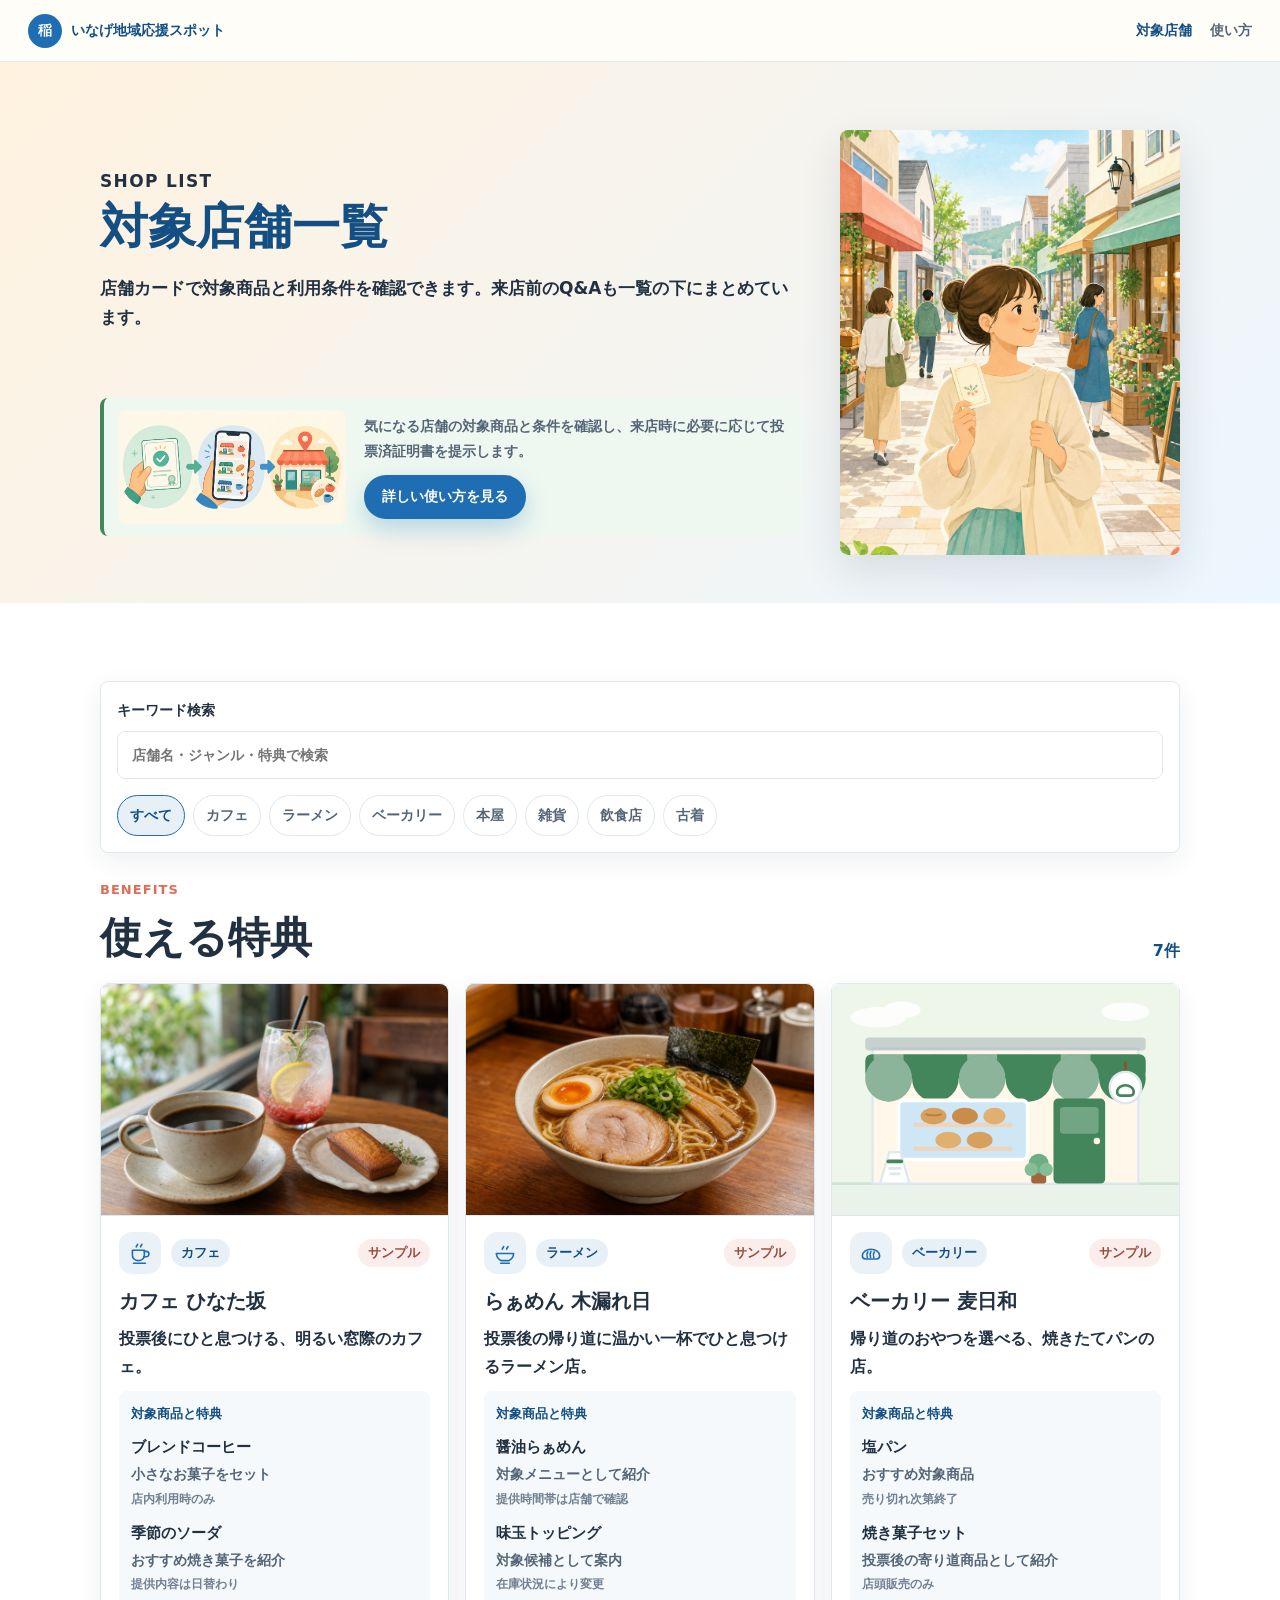
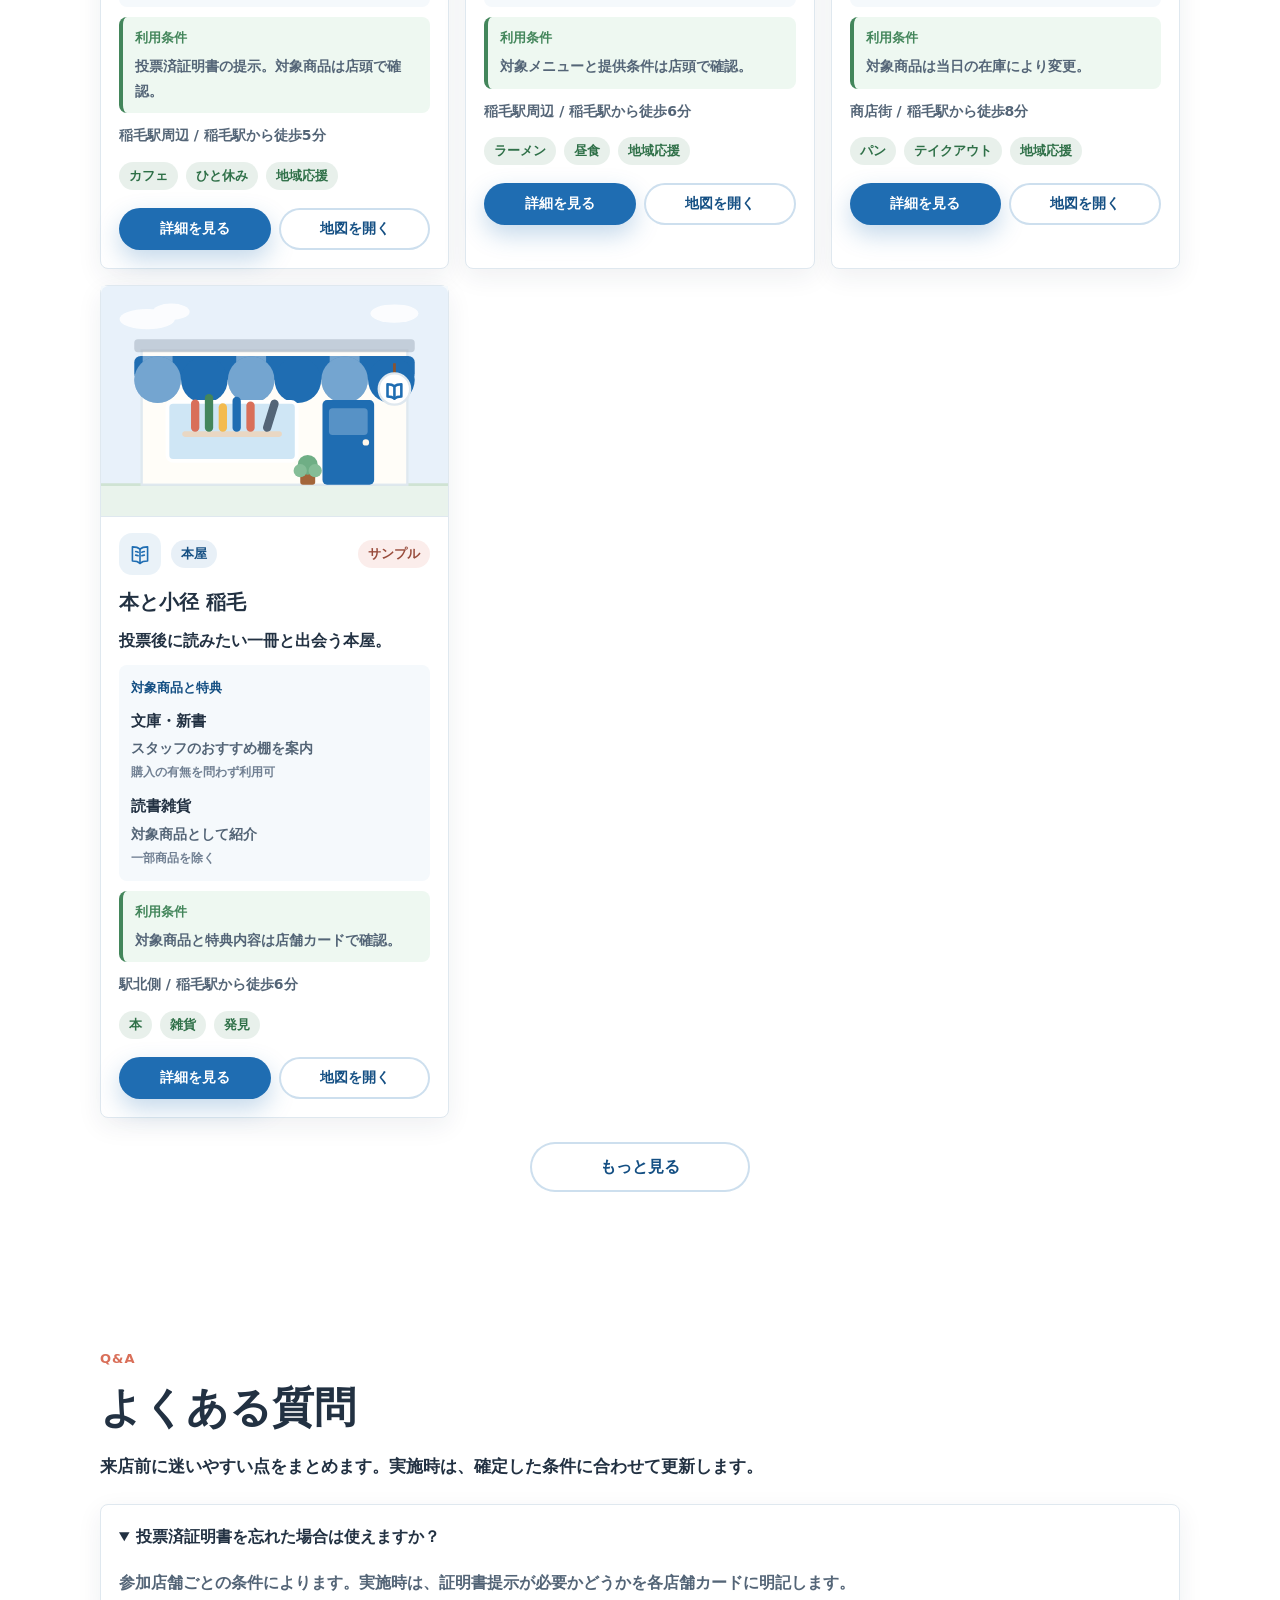
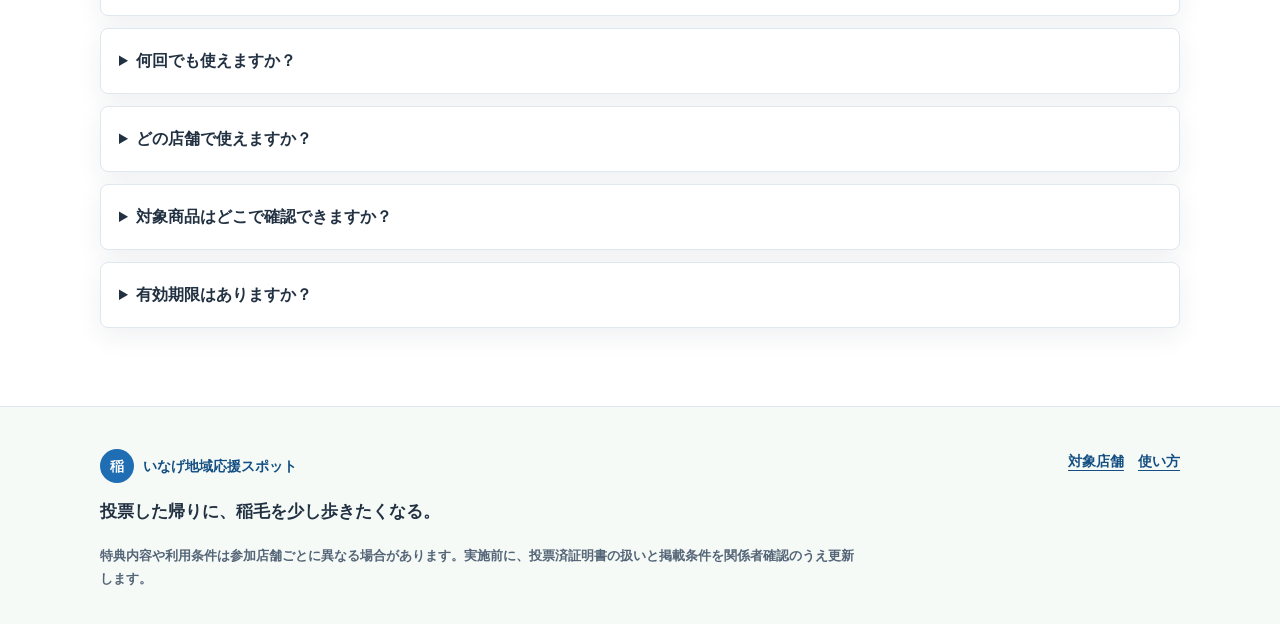
==== index.html @ 1a90e2a6 "Restore shop detail pages with product images" ====
<!DOCTYPE html>
<html lang="ja">
<head>
  <meta charset="UTF-8">
  <meta name="viewport" content="width=device-width, initial-scale=1.0">
  <title>対象店舗一覧 | いなげ地域応援スポット</title>
  <meta name="description" content="投票済証明書を受け取った方へ。稲毛の対象店舗と特典、よくある質問をカード一覧で確認できます。">
  <link rel="stylesheet" href="style.css">
</head>
<body data-page="shops">
  <header class="site-header">
    <a class="brand" href="index.html" aria-label="いなげ地域応援スポット トップへ">
      <span class="brand__mark">稲</span>
      <span>いなげ地域応援スポット</span>
    </a>
    <nav class="site-nav" aria-label="主要ナビゲーション">
      <a href="index.html" aria-current="page">対象店舗</a>
      <a href="how-to-use.html">使い方</a>
    </nav>
  </header>

  <main>
    <section class="page-hero compact">
      <div class="container page-hero__grid">
        <div class="page-hero__copy">
          <p class="eyebrow">Shop List</p>
          <h1>対象店舗一覧</h1>
          <p>店舗カードで対象商品と利用条件を確認できます。来店前のQ&Aも一覧の下にまとめています。</p>
        </div>
        <figure class="page-hero__media">
          <img src="assets/fv-shops.png" alt="" width="864" height="1821" fetchpriority="high">
        </figure>
        <div class="quick-guide">
          <figure class="quick-guide__image">
            <img src="assets/guide-flow.png" alt="" width="1774" height="887" fetchpriority="high">
          </figure>
          <div class="quick-guide__content">
            <p>気になる店舗の対象商品と条件を確認し、来店時に必要に応じて投票済証明書を提示します。</p>
            <a class="button button--primary" href="how-to-use.html">詳しい使い方を見る</a>
          </div>
        </div>
      </div>
    </section>

    <section class="section shop-browser" aria-labelledby="shop-list-title">
      <div class="container">
        <div class="tool-panel" aria-label="店舗検索と絞り込み">
          <label class="search-box">
            <span>キーワード検索</span>
            <input id="shopSearch" type="search" placeholder="店舗名・ジャンル・特典で検索">
          </label>
          <div class="filter-row" id="genreFilters" aria-label="ジャンルで絞り込み"></div>
        </div>

        <div class="list-head">
          <div>
            <p class="eyebrow">Benefits</p>
            <h2 id="shop-list-title">使える特典</h2>
          </div>
          <p class="result-count"><span id="resultCount">0</span>件</p>
        </div>

        <div id="shopList" class="shop-grid" aria-live="polite"></div>
        <div class="more-actions">
          <button id="showMoreShops" class="button button--outline" type="button" aria-controls="shopList" hidden>もっと見る</button>
        </div>
      </div>
    </section>

    <section class="section faq-section" aria-labelledby="faq-title">
      <div class="container">
        <p class="eyebrow">Q&A</p>
        <h2 id="faq-title">よくある質問</h2>
        <p class="section-lead">来店前に迷いやすい点をまとめます。実施時は、確定した条件に合わせて更新します。</p>
        <div class="faq-list">
          <details open>
            <summary>投票済証明書を忘れた場合は使えますか？</summary>
            <p>参加店舗ごとの条件によります。実施時は、証明書提示が必要かどうかを各店舗カードに明記します。</p>
          </details>
          <details>
            <summary>何回でも使えますか？</summary>
            <p>利用回数は店舗や特典ごとに異なる想定です。各店舗カードの条件を確認してください。</p>
          </details>
          <details>
            <summary>どの店舗で使えますか？</summary>
            <p>「対象店舗一覧」に掲載された参加店舗が対象です。店舗追加や条件変更がある場合は一覧を更新します。</p>
          </details>
          <details>
            <summary>対象商品はどこで確認できますか？</summary>
            <p>店舗カード内の「対象商品と特典」、または店舗カードの「詳細を見る」から対象商品一覧と条件を確認できます。</p>
          </details>
          <details>
            <summary>有効期限はありますか？</summary>
            <p>実施時は、選挙日やキャンペーン期間に合わせて有効期限を明記します。</p>
          </details>
        </div>
      </div>
    </section>
  </main>

  <footer class="site-footer">
    <div class="container site-footer__inner">
      <div>
        <a class="brand site-footer__brand" href="index.html" aria-label="いなげ地域応援スポット トップへ">
          <span class="brand__mark">稲</span>
          <span>いなげ地域応援スポット</span>
        </a>
        <p class="site-footer__message">投票した帰りに、稲毛を少し歩きたくなる。</p>
      </div>
      <nav class="site-footer__nav" aria-label="フッターナビゲーション">
        <a href="index.html" aria-current="page">対象店舗</a>
        <a href="how-to-use.html">使い方</a>
      </nav>
      <p class="site-footer__note">特典内容や利用条件は参加店舗ごとに異なる場合があります。実施前に、投票済証明書の扱いと掲載条件を関係者確認のうえ更新します。</p>
    </div>
  </footer>

  <script src="app.js"></script>
</body>
</html>
---- style.css ----
:root {
  --ink: #223142;
  --ink-soft: #546577;
  --muted: #718093;
  --paper: #fffdf8;
  --surface: #ffffff;
  --blue: #1f6db2;
  --blue-deep: #144f83;
  --green: #43865b;
  --coral: #d96f59;
  --cream: #fff2df;
  --mint: #eef8f1;
  --line: #dfe8ef;
  --shadow: 0 16px 42px rgba(32, 48, 64, .12);
  --radius: 8px;
  --max: 1080px;
}

* {
  box-sizing: border-box;
}

html {
  scroll-behavior: smooth;
}

body {
  margin: 0;
  color: var(--ink);
  background: var(--paper);
  font-family: "Hiragino Kaku Gothic ProN", "Hiragino Sans", "Yu Gothic", "Meiryo", system-ui, sans-serif;
  font-size: 16px;
  line-height: 1.75;
  letter-spacing: 0;
  overflow-x: hidden;
}

img {
  display: block;
  max-width: 100%;
}

a {
  color: inherit;
}

:focus-visible {
  outline: 3px solid rgba(31, 109, 178, .45);
  outline-offset: 3px;
}

.site-header {
  position: sticky;
  top: 0;
  z-index: 20;
  display: flex;
  align-items: center;
  justify-content: space-between;
  gap: 14px;
  min-height: 62px;
  padding: 10px 16px;
  border-bottom: 1px solid rgba(223, 232, 239, .9);
  background: rgba(255, 253, 248, .94);
  backdrop-filter: blur(14px);
}

.brand {
  display: inline-flex;
  align-items: center;
  gap: 9px;
  color: var(--blue-deep);
  font-size: 14px;
  font-weight: 900;
  line-height: 1.3;
  text-decoration: none;
  white-space: nowrap;
}

.brand__mark {
  display: inline-grid;
  width: 34px;
  height: 34px;
  border-radius: 50%;
  background: var(--blue);
  color: #fff;
  place-items: center;
}

.site-nav {
  display: flex;
  gap: 10px;
  color: var(--ink-soft);
  font-size: 13px;
  font-weight: 900;
}

.site-nav a {
  text-decoration: none;
}

.site-nav a[aria-current="page"] {
  color: var(--blue-deep);
}

.eyebrow {
  margin: 0 0 10px;
  color: var(--coral);
  font-size: 13px;
  font-weight: 900;
  letter-spacing: .08em;
  text-transform: uppercase;
}

.page-hero h1 {
  margin: 0;
  color: var(--blue-deep);
  font-size: clamp(32px, 9vw, 58px);
  line-height: 1.22;
  font-weight: 900;
}

.page-hero p,
.section-lead {
  max-width: 720px;
  margin: 18px 0 0;
  color: var(--ink);
  font-size: 17px;
  font-weight: 800;
}

.button {
  display: inline-flex;
  align-items: center;
  justify-content: center;
  min-height: 50px;
  padding: 12px 18px;
  border-radius: 999px;
  border: 0;
  font: inherit;
  font-weight: 900;
  line-height: 1.25;
  text-align: center;
  text-decoration: none;
}

.button--primary {
  background: var(--blue);
  color: #fff;
  box-shadow: 0 10px 24px rgba(31, 109, 178, .26);
}

.button--outline {
  border: 2px solid rgba(31, 109, 178, .22);
  background: #fff;
  color: var(--blue-deep);
}

.section {
  padding: 58px 18px;
}

.container {
  width: min(100%, var(--max));
  margin: 0 auto;
}

.section h2 {
  margin: 0;
  color: var(--ink);
  font-size: clamp(28px, 7vw, 42px);
  line-height: 1.28;
  font-weight: 900;
}

.steps,
.shop-grid,
.product-grid {
  display: grid;
  gap: 16px;
}

.steps li,
.shop-card,
.product-card,
.detail-panel,
.tool-panel,
.faq-list details {
  border: 1px solid var(--line);
  border-radius: var(--radius);
  background: var(--surface);
  box-shadow: 0 8px 26px rgba(32, 48, 64, .07);
}

.steps li {
  padding: 20px;
}

.steps span {
  display: inline-flex;
  align-items: center;
  justify-content: center;
  min-width: 34px;
  min-height: 34px;
  padding: 0 10px;
  border-radius: 999px;
  background: var(--green);
  color: #fff;
  font-size: 13px;
  font-weight: 900;
}

.steps h3,
.shop-card h3,
.product-card h3 {
  margin: 14px 0 0;
  font-size: 20px;
  line-height: 1.38;
}

.steps p {
  margin: 8px 0 0;
  color: var(--ink-soft);
  font-weight: 700;
}

.how-to-use {
  background: var(--mint);
}

.steps {
  margin: 26px 0 0;
  padding: 0;
  list-style: none;
}

.notice {
  margin: 24px 0 0;
  padding: 16px 18px;
  border-left: 5px solid var(--coral);
  border-radius: var(--radius);
  background: var(--cream);
  color: #59493f;
  font-size: 14px;
  font-weight: 700;
}

.compact-notice {
  margin-top: 16px;
}

.page-hero {
  padding: 46px 18px 32px;
  background: linear-gradient(135deg, #fff2df, #ecf6ff);
}

.page-hero__grid {
  display: grid;
  gap: 22px;
}

.page-hero__media {
  width: min(100%, 360px);
  margin: 0 auto;
  overflow: hidden;
  border-radius: var(--radius);
  box-shadow: var(--shadow);
  background: var(--surface);
}

.page-hero__media img {
  width: 100%;
  aspect-ratio: 4 / 5;
  height: auto;
  object-fit: cover;
  object-position: center;
}

.page-hero__link {
  display: inline-flex;
  align-items: center;
  gap: 6px;
  margin-top: 14px;
  color: var(--blue-deep);
  font-size: 15px;
  font-weight: 900;
  text-decoration: underline;
  text-underline-offset: 4px;
}

.page-hero__link::after {
  content: "→";
  text-decoration: none;
}

.page-hero.compact h1 {
  font-size: clamp(31px, 8vw, 48px);
}

body[data-page="shops"] .page-hero {
  padding: 28px 18px 24px;
}

body[data-page="shops"] .page-hero__grid {
  gap: 14px;
}

body[data-page="shops"] .page-hero__copy p {
  margin-top: 8px;
  font-size: 15px;
}

body[data-page="shops"] .page-hero__media {
  width: 100%;
}

body[data-page="shops"] .page-hero__media img {
  aspect-ratio: 16 / 9;
}

.shop-browser {
  background: #fff;
}

.quick-guide {
  display: grid;
  gap: 12px;
  margin: 0;
  padding: 12px 14px;
  border-left: 4px solid var(--green);
  border-radius: var(--radius);
  background: var(--mint);
}

.quick-guide__image {
  margin: 0;
  overflow: hidden;
  border-radius: var(--radius);
  background: #fff;
}

.quick-guide__image img {
  width: 100%;
  aspect-ratio: 2 / 1;
  height: auto;
  max-height: 150px;
  object-fit: cover;
}

.quick-guide__content {
  display: grid;
  gap: 12px;
}

.quick-guide p {
  margin: 0;
  color: var(--ink-soft);
  font-size: 14px;
  font-weight: 700;
}

.quick-guide strong {
  color: var(--ink);
  font-weight: 900;
}

.quick-guide .button {
  width: 100%;
  min-height: 44px;
  padding-block: 9px;
  font-size: 14px;
}

.tool-panel {
  display: grid;
  gap: 16px;
  padding: 16px;
  margin-bottom: 26px;
}

.search-box {
  display: grid;
  gap: 8px;
  color: var(--ink);
  font-size: 14px;
  font-weight: 900;
}

.search-box input {
  width: 100%;
  min-height: 48px;
  padding: 11px 14px;
  border: 1px solid var(--line);
  border-radius: var(--radius);
  color: var(--ink);
  font: inherit;
}

.filter-row,
.tag-row,
.shop-card__actions,
.detail-actions {
  display: flex;
  flex-wrap: wrap;
  gap: 8px;
}

.chip {
  min-height: 38px;
  padding: 7px 12px;
  border: 1px solid var(--line);
  border-radius: 999px;
  background: #fff;
  color: var(--ink-soft);
  font: inherit;
  font-size: 14px;
  font-weight: 900;
}

.chip.is-active {
  border-color: var(--blue);
  background: rgba(31, 109, 178, .1);
  color: var(--blue-deep);
}

.list-head {
  display: flex;
  align-items: end;
  justify-content: space-between;
  gap: 14px;
  margin-bottom: 18px;
}

.list-head h2 {
  margin: 0;
}

.result-count {
  margin: 0;
  color: var(--blue-deep);
  font-size: 16px;
  font-weight: 900;
}

.shop-card {
  padding: 18px;
}

.shop-card__image,
.product-card__image,
.detail-panel__image {
  margin: -18px -18px 16px;
  overflow: hidden;
  background: #f5f9fc;
}

.shop-card__image img,
.product-card__image img,
.detail-panel__image img {
  width: 100%;
  aspect-ratio: 3 / 2;
  height: auto;
  object-fit: cover;
  object-position: center;
  border-radius: var(--radius) var(--radius) 0 0;
  border-bottom: 1px solid var(--line);
}

.shop-card__top {
  display: flex;
  align-items: center;
  gap: 10px;
}

.shop-card__top .sample-label {
  margin-left: auto;
}

.genre-icon {
  display: inline-grid;
  place-items: center;
  flex-shrink: 0;
  width: 42px;
  height: 42px;
  border-radius: 13px;
  background: rgba(31, 109, 178, .09);
}

.genre-icon img {
  width: 26px;
  height: 26px;
}

.genre-icon--lg {
  width: 56px;
  height: 56px;
  border-radius: 16px;
  margin-bottom: 14px;
  background: rgba(255, 255, 255, .85);
  box-shadow: 0 6px 18px rgba(32, 48, 64, .08);
}

.genre-icon--lg img {
  width: 34px;
  height: 34px;
}

.shop-card__genre,
.sample-label,
.tag {
  display: inline-flex;
  align-items: center;
  width: fit-content;
  min-height: 28px;
  padding: 5px 10px;
  border-radius: 999px;
  font-size: 13px;
  font-weight: 900;
  line-height: 1.2;
}

.shop-card__genre {
  background: rgba(31, 109, 178, .1);
  color: var(--blue-deep);
}

.sample-label {
  background: rgba(217, 111, 89, .12);
  color: #984b3b;
}

.tag {
  background: rgba(67, 134, 91, .12);
  color: #2f7048;
}

.shop-card__catch {
  margin: 10px 0 0;
  color: var(--ink);
  font-weight: 800;
}

.shop-card__products,
.shop-card__conditions,
.shop-card__meta {
  margin: 10px 0 0;
  color: var(--ink-soft);
  font-size: 14px;
  font-weight: 700;
}

.shop-card__products {
  padding: 12px;
  border-radius: var(--radius);
  background: #f5f9fc;
}

.shop-card__label {
  margin: 0 0 8px;
  color: var(--blue-deep);
  font-size: 13px;
  font-weight: 900;
}

.shop-card__products ul {
  display: grid;
  gap: 10px;
  margin: 0;
  padding: 0;
  list-style: none;
}

.shop-card__products li {
  display: grid;
  gap: 2px;
}

.shop-card__products strong {
  color: var(--ink);
  font-size: 15px;
}

.shop-card__products small {
  color: var(--muted);
  font-size: 12px;
  font-weight: 700;
}

.shop-card__conditions {
  display: grid;
  gap: 4px;
  padding: 10px 12px;
  border-left: 4px solid var(--green);
  border-radius: var(--radius);
  background: var(--mint);
}

.shop-card__conditions strong {
  color: var(--green);
  font-size: 13px;
  font-weight: 900;
}

.tag-row {
  margin-top: 14px;
}

.shop-card__actions,
.detail-actions {
  margin-top: 18px;
}

.more-actions {
  display: flex;
  justify-content: center;
  margin-top: 24px;
}

.more-actions .button {
  min-width: min(100%, 220px);
}

.shop-card__actions .button,
.detail-actions .button {
  flex: 1 1 120px;
  min-height: 42px;
  padding: 8px 14px;
  font-size: 14px;
}

.empty-state {
  padding: 20px;
  border-radius: var(--radius);
  background: var(--cream);
  color: var(--ink-soft);
  font-weight: 800;
}

.shop-grid .empty-state {
  grid-column: 1 / -1;
}

.shop-detail-lead {
  max-width: 720px;
}

.detail-layout {
  display: grid;
  gap: 18px;
}

.detail-panel,
.product-card {
  padding: 18px;
}

.detail-panel h2,
.product-area h2 {
  margin: 0 0 16px;
  font-size: 24px;
}

.detail-panel__summary {
  margin: 0 0 16px;
  color: var(--ink-soft);
  font-weight: 700;
}

.detail-panel dl {
  display: grid;
  gap: 12px;
  margin: 0;
}

.detail-panel div {
  display: grid;
  grid-template-columns: 72px 1fr;
  gap: 10px;
}

.detail-panel dt {
  color: var(--green);
  font-weight: 900;
}

.detail-panel dd {
  margin: 0;
  color: var(--ink-soft);
  font-weight: 700;
}

.product-card__benefit {
  margin: 10px 0 0;
  color: var(--blue-deep);
  font-weight: 900;
}

.product-card__condition {
  margin: 8px 0 0;
  color: var(--ink-soft);
  font-size: 14px;
  font-weight: 700;
}

.faq-section {
  background: #fff;
}

.faq-list {
  display: grid;
  gap: 12px;
  margin-top: 22px;
}

.faq-list details {
  padding: 0;
}

.faq-list summary {
  cursor: pointer;
  padding: 18px;
  color: var(--ink);
  font-weight: 900;
}

.faq-list p {
  margin: 0;
  padding: 0 18px 18px;
  color: var(--ink-soft);
  font-weight: 700;
}

.site-footer {
  padding: 34px 18px 28px;
  border-top: 1px solid var(--line);
  background: #f6faf7;
}

.site-footer__inner {
  display: grid;
  gap: 18px;
}

.site-footer__brand {
  color: var(--blue-deep);
  white-space: normal;
}

.site-footer__message {
  max-width: 520px;
  margin: 14px 0 0;
  color: var(--ink);
  font-size: 17px;
  font-weight: 900;
}

.site-footer__nav {
  display: flex;
  flex-wrap: wrap;
  gap: 14px;
  color: var(--blue-deep);
  font-size: 14px;
  font-weight: 900;
}

.site-footer__nav a {
  text-decoration: underline;
  text-underline-offset: 4px;
}

.site-footer__note {
  margin: 0;
  color: var(--ink-soft);
  font-size: 13px;
  font-weight: 700;
}

@media (min-width: 760px) {
  .site-header {
    padding-inline: 28px;
  }

  .site-nav {
    gap: 18px;
    font-size: 14px;
  }

  .section {
    padding: 78px 28px;
  }

  .page-hero {
    padding: 68px 28px 48px;
  }

  .page-hero__grid {
    grid-template-columns: minmax(0, 1fr) minmax(240px, 340px);
    align-items: center;
    gap: 38px;
  }

  .page-hero__media {
    margin: 0;
    justify-self: end;
    grid-column: 2;
    grid-row: 1 / span 2;
  }

  body[data-page="shops"] .page-hero {
    padding: 68px 28px 48px;
  }

  body[data-page="shops"] .page-hero__grid {
    gap: 26px 38px;
  }

  body[data-page="shops"] .page-hero__copy p {
    margin-top: 18px;
    font-size: 17px;
  }

  body[data-page="shops"] .page-hero__media {
    width: min(100%, 360px);
  }

  body[data-page="shops"] .page-hero__media img {
    aspect-ratio: 4 / 5;
  }

  .quick-guide {
    grid-template-columns: minmax(220px, 34%) minmax(0, 1fr);
    align-items: center;
    gap: 18px;
  }

  .quick-guide__image img {
    max-height: none;
  }

  .quick-guide .button {
    width: fit-content;
  }

  .steps {
    grid-template-columns: repeat(3, minmax(0, 1fr));
  }

  .shop-grid {
    grid-template-columns: repeat(2, minmax(0, 1fr));
  }

  .detail-layout {
    grid-template-columns: 320px 1fr;
    align-items: start;
  }

  .product-grid {
    grid-template-columns: repeat(2, minmax(0, 1fr));
  }

  .site-footer {
    padding: 42px 28px 34px;
  }

  .site-footer__inner {
    grid-template-columns: minmax(0, 1fr) auto;
    align-items: start;
  }

  .site-footer__note {
    grid-column: 1 / -1;
    max-width: 760px;
  }
}

@media (min-width: 1120px) {
  .shop-grid {
    grid-template-columns: repeat(3, minmax(0, 1fr));
  }
}

@media (max-width: 430px) {
  .brand {
    font-size: 13px;
  }

  .site-nav {
    gap: 8px;
    font-size: 12px;
  }
}

@media (max-width: 360px) {
  .brand {
    font-size: 12px;
  }

  .brand__mark {
    width: 30px;
    height: 30px;
  }
}
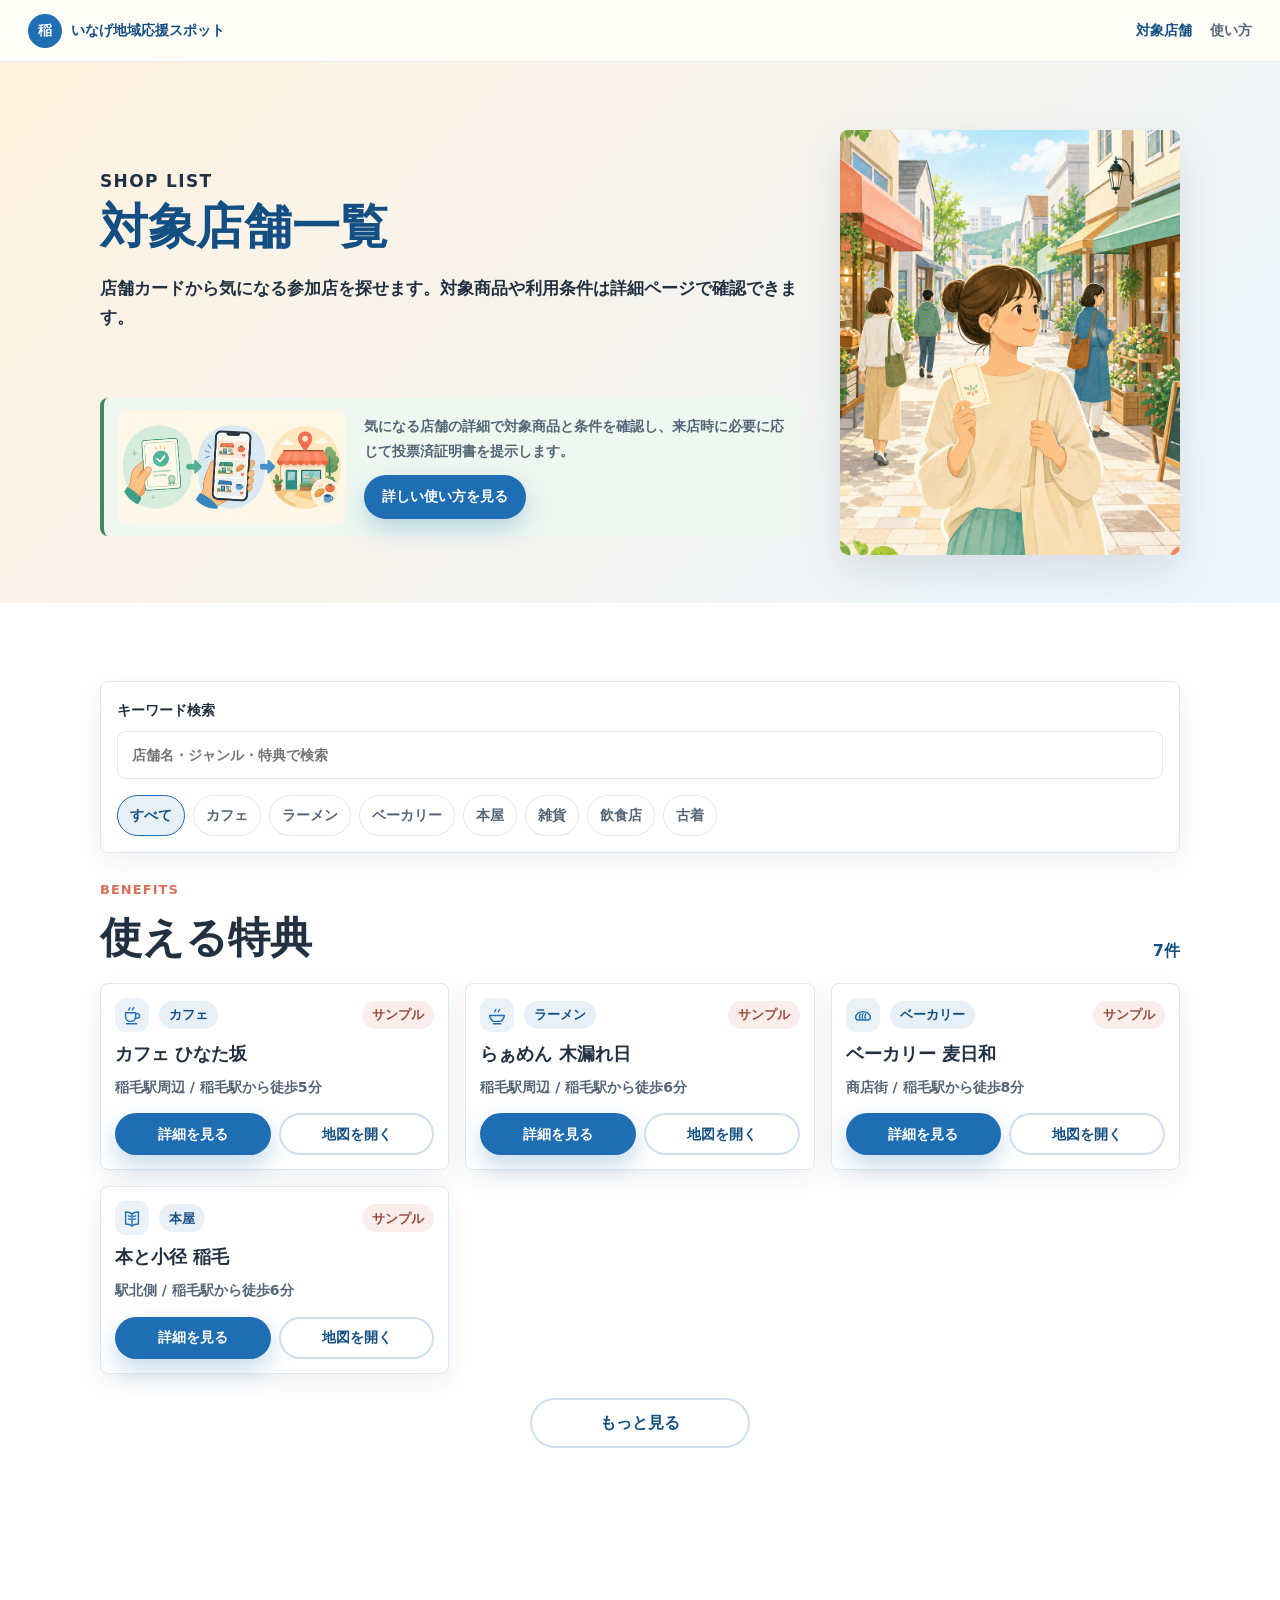
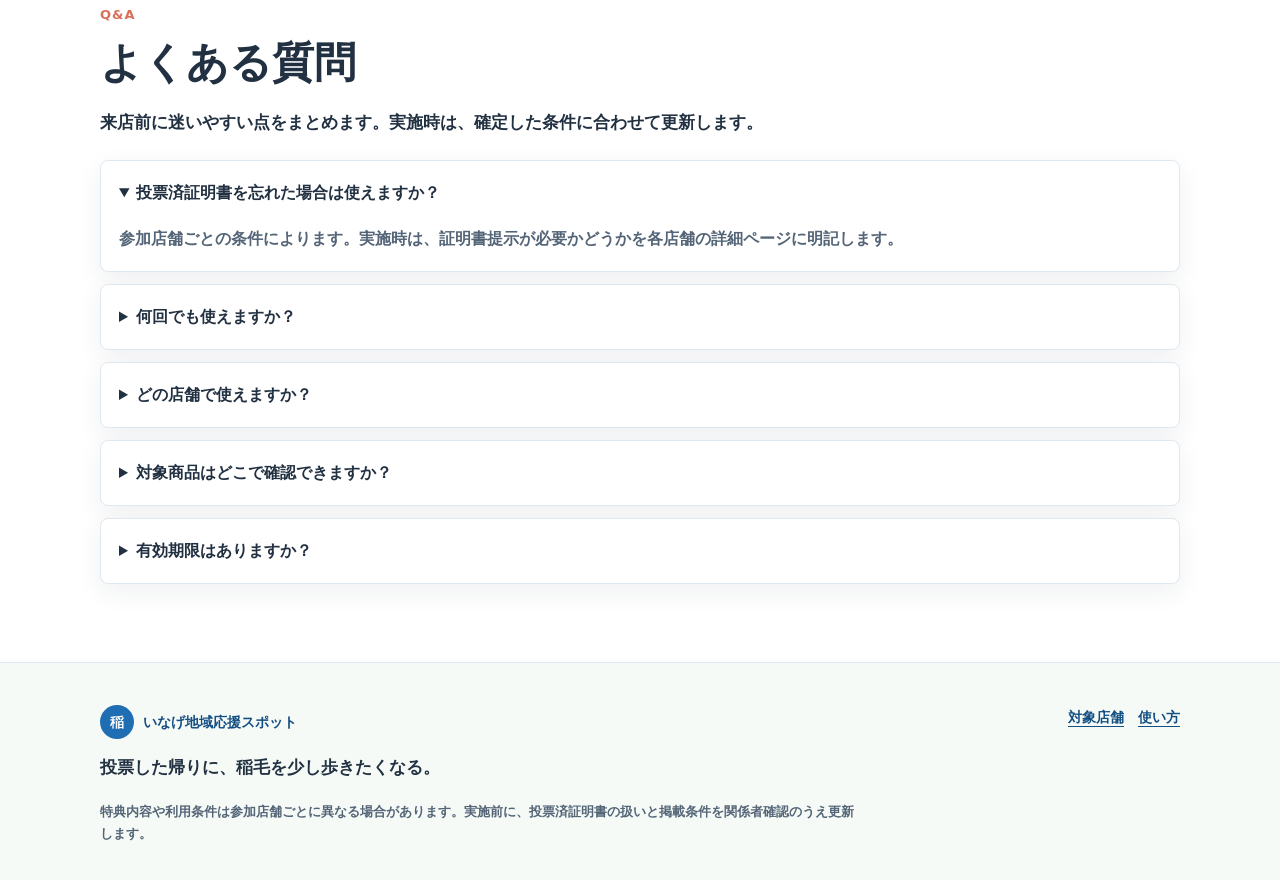
==== commit 9174bbd3: "Compact shop listing cards" ====
--- a/index.html
+++ b/index.html
@@ -25,7 +25,7 @@
         <div class="page-hero__copy">
           <p class="eyebrow">Shop List</p>
           <h1>対象店舗一覧</h1>
-          <p>店舗カードで対象商品と利用条件を確認できます。来店前のQ&Aも一覧の下にまとめています。</p>
+          <p>店舗カードから気になる参加店を探せます。対象商品や利用条件は詳細ページで確認できます。</p>
         </div>
         <figure class="page-hero__media">
           <img src="assets/fv-shops.png" alt="" width="864" height="1821" fetchpriority="high">
@@ -35,7 +35,7 @@
             <img src="assets/guide-flow.png" alt="" width="1774" height="887" fetchpriority="high">
           </figure>
           <div class="quick-guide__content">
-            <p>気になる店舗の対象商品と条件を確認し、来店時に必要に応じて投票済証明書を提示します。</p>
+            <p>気になる店舗の詳細で対象商品と条件を確認し、来店時に必要に応じて投票済証明書を提示します。</p>
             <a class="button button--primary" href="how-to-use.html">詳しい使い方を見る</a>
           </div>
         </div>
@@ -75,11 +75,11 @@
         <div class="faq-list">
           <details open>
             <summary>投票済証明書を忘れた場合は使えますか？</summary>
-            <p>参加店舗ごとの条件によります。実施時は、証明書提示が必要かどうかを各店舗カードに明記します。</p>
+            <p>参加店舗ごとの条件によります。実施時は、証明書提示が必要かどうかを各店舗の詳細ページに明記します。</p>
           </details>
           <details>
             <summary>何回でも使えますか？</summary>
-            <p>利用回数は店舗や特典ごとに異なる想定です。各店舗カードの条件を確認してください。</p>
+            <p>利用回数は店舗や特典ごとに異なる想定です。各店舗の詳細ページで条件を確認してください。</p>
           </details>
           <details>
             <summary>どの店舗で使えますか？</summary>
@@ -87,7 +87,7 @@
           </details>
           <details>
             <summary>対象商品はどこで確認できますか？</summary>
-            <p>店舗カード内の「対象商品と特典」、または店舗カードの「詳細を見る」から対象商品一覧と条件を確認できます。</p>
+            <p>店舗カードの「詳細を見る」から、対象商品一覧と条件を確認できます。</p>
           </details>
           <details>
             <summary>有効期限はありますか？</summary>
--- a/style.css
+++ b/style.css
@@ -442,10 +442,9 @@
 }
 
 .shop-card {
-  padding: 18px;
-}
-
-.shop-card__image,
+  padding: 14px;
+}
+
 .product-card__image,
 .detail-panel__image {
   margin: -18px -18px 16px;
@@ -453,7 +452,6 @@
   background: #f5f9fc;
 }
 
-.shop-card__image img,
 .product-card__image img,
 .detail-panel__image img {
   width: 100%;
@@ -488,6 +486,17 @@
 .genre-icon img {
   width: 26px;
   height: 26px;
+}
+
+.shop-card .genre-icon {
+  width: 34px;
+  height: 34px;
+  border-radius: 11px;
+}
+
+.shop-card .genre-icon img {
+  width: 22px;
+  height: 22px;
 }
 
 .genre-icon--lg {
@@ -533,78 +542,26 @@
   color: #2f7048;
 }
 
-.shop-card__catch {
-  margin: 10px 0 0;
-  color: var(--ink);
-  font-weight: 800;
-}
-
-.shop-card__products,
-.shop-card__conditions,
 .shop-card__meta {
-  margin: 10px 0 0;
+  margin: 8px 0 0;
   color: var(--ink-soft);
   font-size: 14px;
   font-weight: 700;
 }
 
-.shop-card__products {
-  padding: 12px;
-  border-radius: var(--radius);
-  background: #f5f9fc;
-}
-
-.shop-card__label {
-  margin: 0 0 8px;
-  color: var(--blue-deep);
-  font-size: 13px;
-  font-weight: 900;
-}
-
-.shop-card__products ul {
-  display: grid;
-  gap: 10px;
-  margin: 0;
-  padding: 0;
-  list-style: none;
-}
-
-.shop-card__products li {
-  display: grid;
-  gap: 2px;
-}
-
-.shop-card__products strong {
-  color: var(--ink);
-  font-size: 15px;
-}
-
-.shop-card__products small {
-  color: var(--muted);
-  font-size: 12px;
-  font-weight: 700;
-}
-
-.shop-card__conditions {
-  display: grid;
-  gap: 4px;
-  padding: 10px 12px;
-  border-left: 4px solid var(--green);
-  border-radius: var(--radius);
-  background: var(--mint);
-}
-
-.shop-card__conditions strong {
-  color: var(--green);
-  font-size: 13px;
-  font-weight: 900;
+.shop-card h3 {
+  margin-top: 10px;
+  font-size: 18px;
 }
 
 .tag-row {
   margin-top: 14px;
 }
 
-.shop-card__actions,
+.shop-card__actions {
+  margin-top: 14px;
+}
+
 .detail-actions {
   margin-top: 18px;
 }
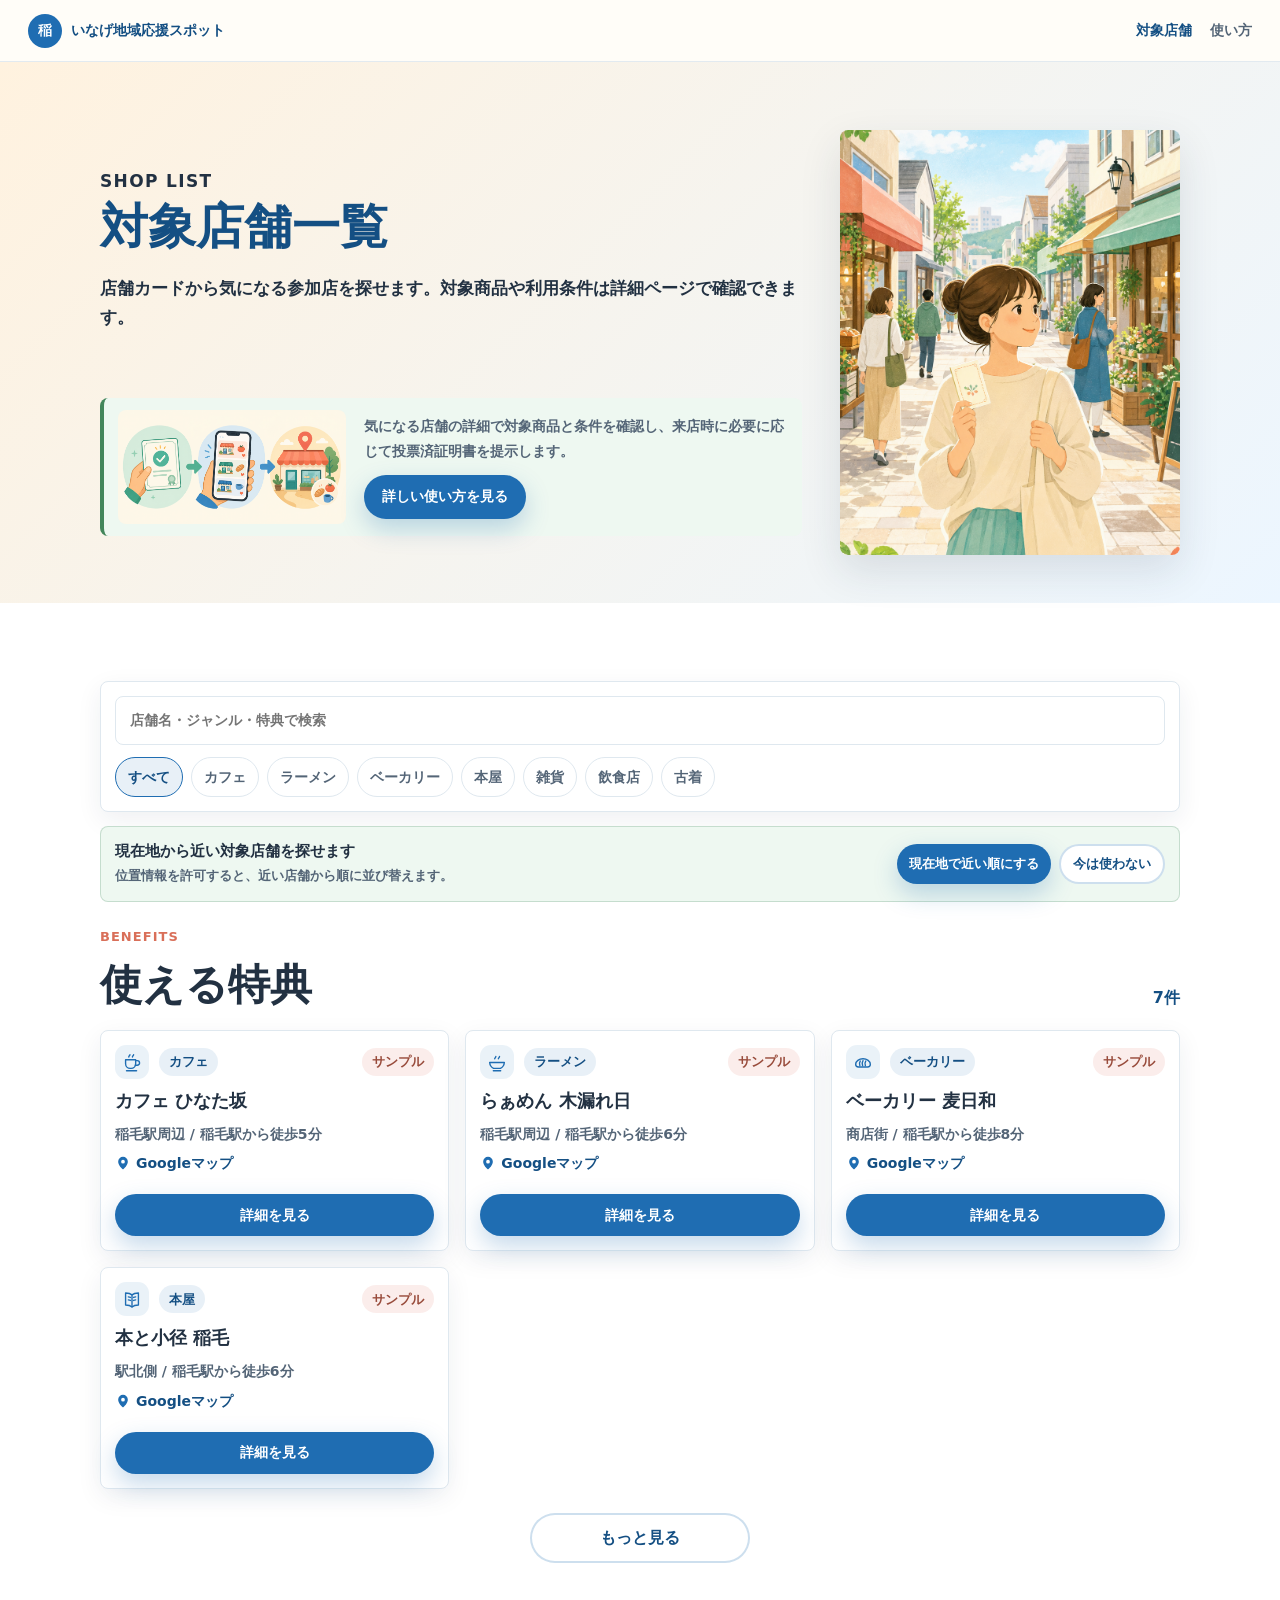
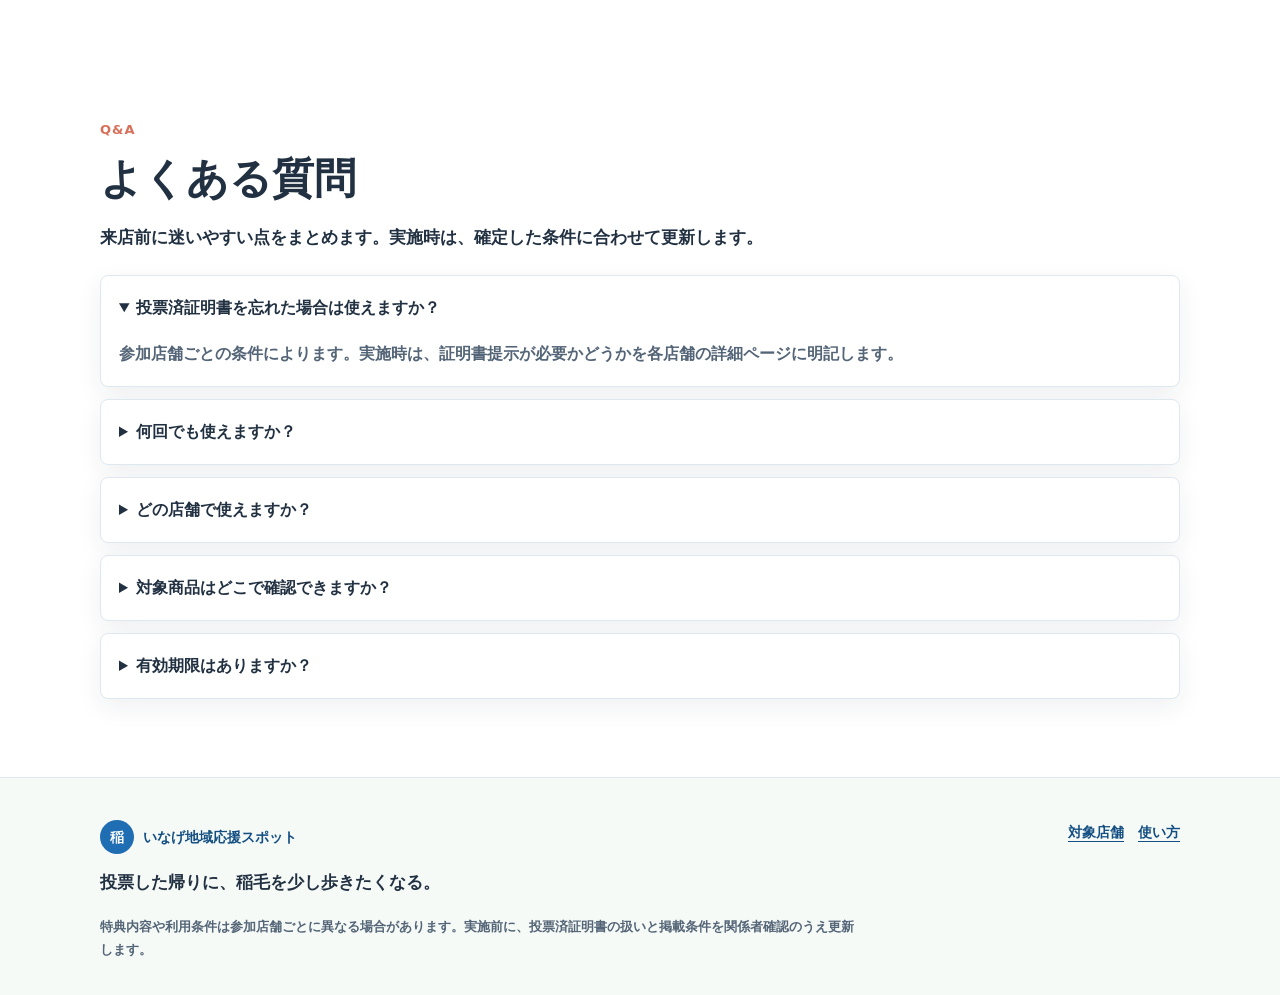
==== commit 47247029: "Add opt-in nearby shop sorting" ====
--- a/index.html
+++ b/index.html
@@ -46,10 +46,21 @@
       <div class="container">
         <div class="tool-panel" aria-label="店舗検索と絞り込み">
           <label class="search-box">
-            <span>キーワード検索</span>
+            <span class="visually-hidden">キーワード検索</span>
             <input id="shopSearch" type="search" placeholder="店舗名・ジャンル・特典で検索">
           </label>
           <div class="filter-row" id="genreFilters" aria-label="ジャンルで絞り込み"></div>
+        </div>
+
+        <div class="location-panel" id="locationSortPanel">
+          <div class="location-panel__copy">
+            <p class="location-panel__title">現在地から近い対象店舗を探せます</p>
+            <p id="locationSortStatus" aria-live="polite">位置情報を許可すると、近い店舗から順に並び替えます。</p>
+          </div>
+          <div class="location-panel__actions">
+            <button id="useCurrentLocation" class="button button--primary" type="button">現在地で近い順にする</button>
+            <button id="dismissLocationSort" class="button button--outline" type="button">今は使わない</button>
+          </div>
         </div>
 
         <div class="list-head">
--- a/style.css
+++ b/style.css
@@ -49,6 +49,18 @@
   outline-offset: 3px;
 }
 
+.visually-hidden {
+  position: absolute;
+  width: 1px;
+  height: 1px;
+  padding: 0;
+  margin: -1px;
+  overflow: hidden;
+  clip: rect(0, 0, 0, 0);
+  white-space: nowrap;
+  border: 0;
+}
+
 .site-header {
   position: sticky;
   top: 0;
@@ -372,9 +384,9 @@
 
 .tool-panel {
   display: grid;
-  gap: 16px;
-  padding: 16px;
-  margin-bottom: 26px;
+  gap: 12px;
+  padding: 14px;
+  margin-bottom: 14px;
 }
 
 .search-box {
@@ -395,7 +407,21 @@
   font: inherit;
 }
 
-.filter-row,
+.filter-row {
+  display: flex;
+  flex-wrap: nowrap;
+  gap: 8px;
+  margin: 0 -14px -4px;
+  padding: 0 14px 4px;
+  overflow-x: auto;
+  overscroll-behavior-x: contain;
+  scrollbar-width: none;
+}
+
+.filter-row::-webkit-scrollbar {
+  display: none;
+}
+
 .tag-row,
 .shop-card__actions,
 .detail-actions {
@@ -416,10 +442,71 @@
   font-weight: 900;
 }
 
+.filter-row .chip {
+  flex: 0 0 auto;
+}
+
 .chip.is-active {
   border-color: var(--blue);
   background: rgba(31, 109, 178, .1);
   color: var(--blue-deep);
+}
+
+.location-panel {
+  display: grid;
+  gap: 12px;
+  margin-bottom: 24px;
+  padding: 14px;
+  border: 1px solid rgba(67, 134, 91, .24);
+  border-radius: var(--radius);
+  background: var(--mint);
+}
+
+.location-panel[hidden] {
+  display: none;
+}
+
+.location-panel__copy {
+  display: grid;
+  gap: 3px;
+}
+
+.location-panel__title {
+  margin: 0;
+  color: var(--ink);
+  font-size: 15px;
+  font-weight: 900;
+  line-height: 1.45;
+}
+
+.location-panel__copy p:not(.location-panel__title) {
+  margin: 0;
+  color: var(--ink-soft);
+  font-size: 13px;
+  font-weight: 700;
+  line-height: 1.6;
+}
+
+.location-panel__actions {
+  display: grid;
+  grid-template-columns: minmax(0, 1fr) auto;
+  gap: 8px;
+}
+
+.location-panel__actions .button {
+  min-height: 40px;
+  padding: 8px 12px;
+  font-size: 13px;
+}
+
+.location-panel__actions .button:disabled {
+  cursor: default;
+  opacity: .7;
+}
+
+.location-panel.is-active {
+  border-color: rgba(31, 109, 178, .24);
+  background: #f5f9fc;
 }
 
 .list-head {
@@ -549,6 +636,28 @@
   font-weight: 700;
 }
 
+.shop-card__map-link {
+  display: inline-flex;
+  align-items: center;
+  gap: 5px;
+  margin-top: 8px;
+  color: var(--blue-deep);
+  font-size: 14px;
+  font-weight: 900;
+  line-height: 1.3;
+  text-decoration: none;
+}
+
+.shop-card__map-link img {
+  width: 16px;
+  height: 16px;
+  flex-shrink: 0;
+}
+
+.shop-card__map-link:hover {
+  text-decoration: underline;
+}
+
 .shop-card h3 {
   margin-top: 10px;
   font-size: 18px;
@@ -797,6 +906,11 @@
     width: fit-content;
   }
 
+  .location-panel {
+    grid-template-columns: minmax(0, 1fr) auto;
+    align-items: center;
+  }
+
   .steps {
     grid-template-columns: repeat(3, minmax(0, 1fr));
   }
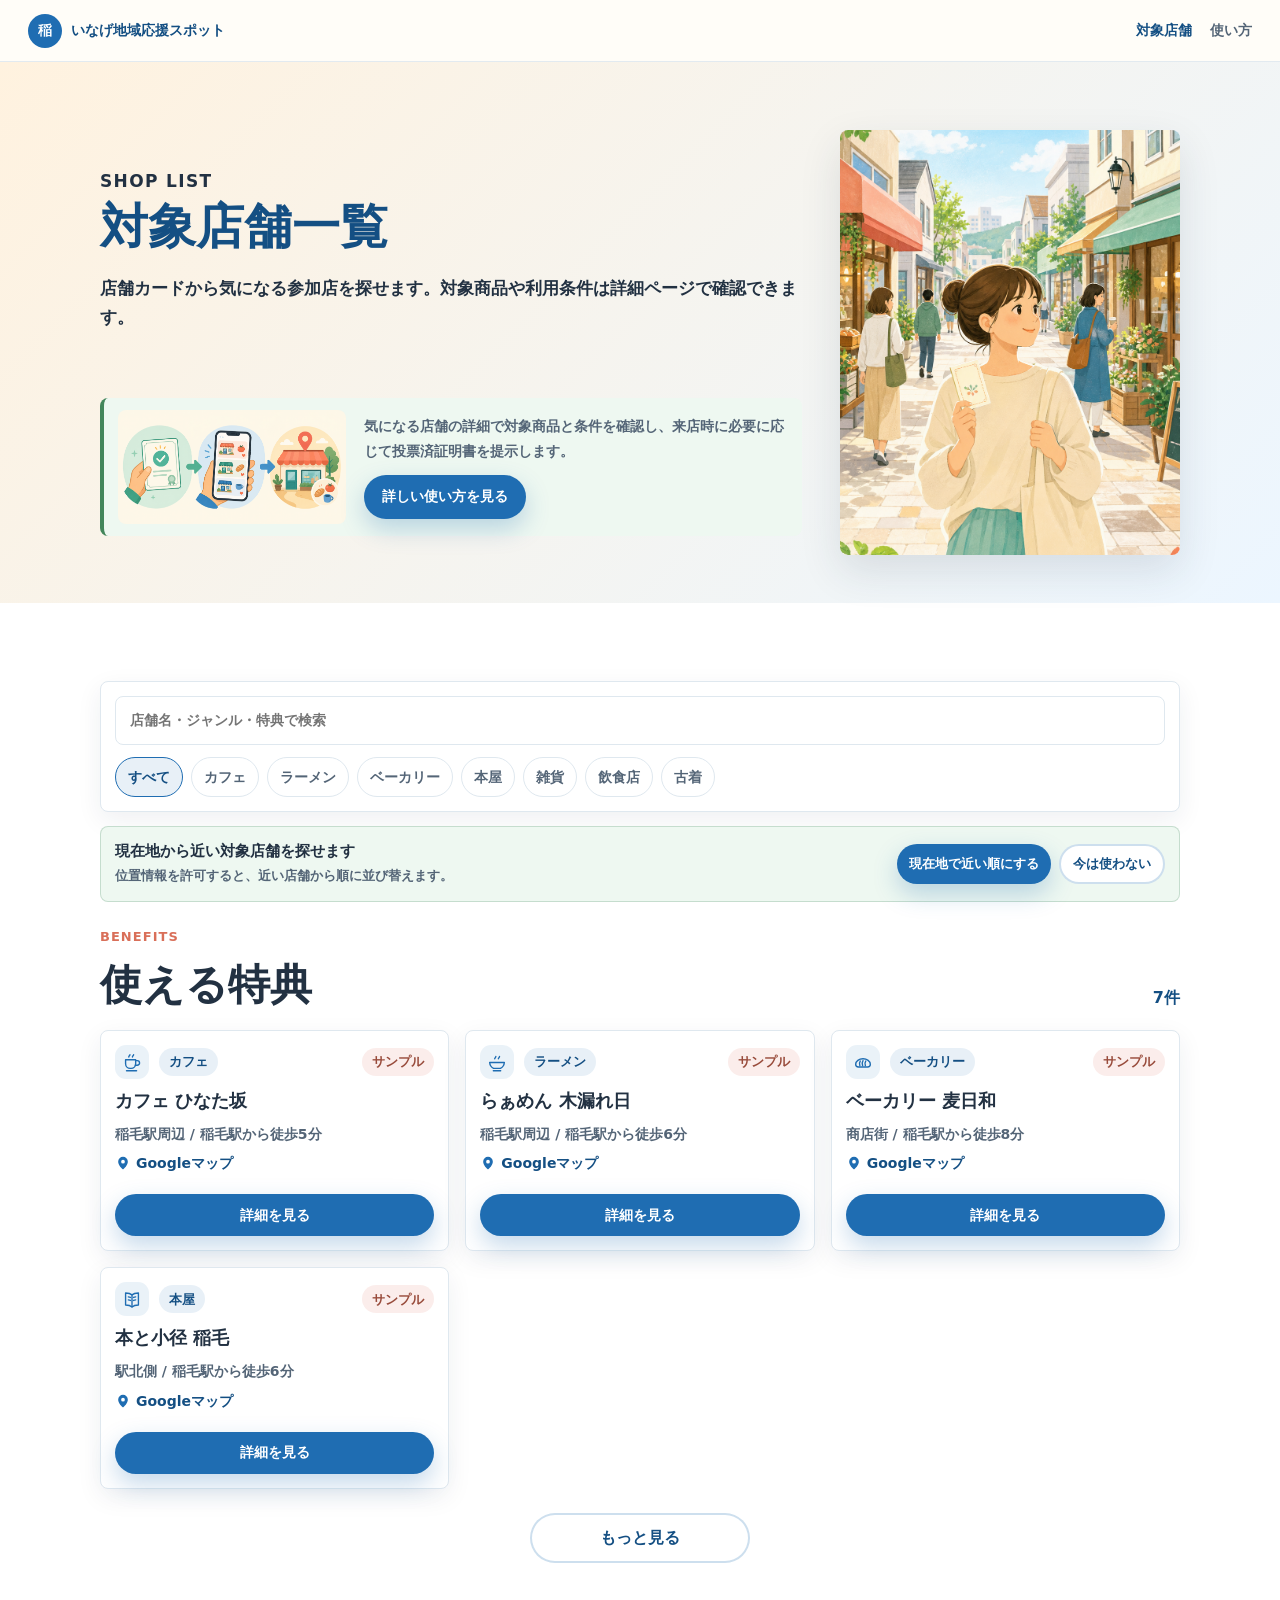
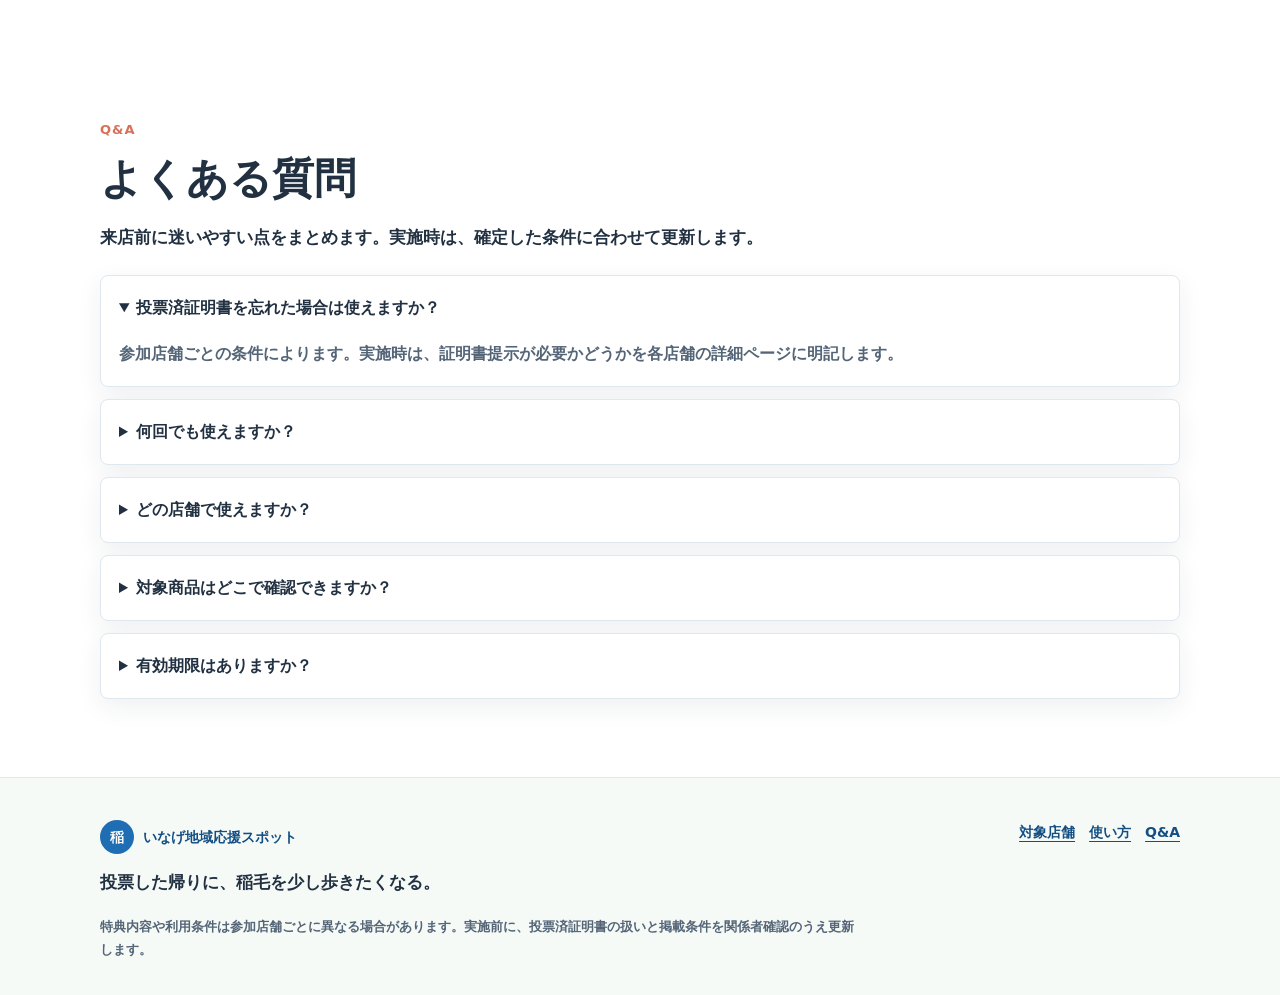
==== commit 484166fd: "Add footer FAQ link" ====
--- a/index.html
+++ b/index.html
@@ -78,7 +78,7 @@
       </div>
     </section>
 
-    <section class="section faq-section" aria-labelledby="faq-title">
+    <section id="faq" class="section faq-section" aria-labelledby="faq-title">
       <div class="container">
         <p class="eyebrow">Q&A</p>
         <h2 id="faq-title">よくある質問</h2>
@@ -121,6 +121,7 @@
       <nav class="site-footer__nav" aria-label="フッターナビゲーション">
         <a href="index.html" aria-current="page">対象店舗</a>
         <a href="how-to-use.html">使い方</a>
+        <a href="index.html#faq">Q&A</a>
       </nav>
       <p class="site-footer__note">特典内容や利用条件は参加店舗ごとに異なる場合があります。実施前に、投票済証明書の扱いと掲載条件を関係者確認のうえ更新します。</p>
     </div>
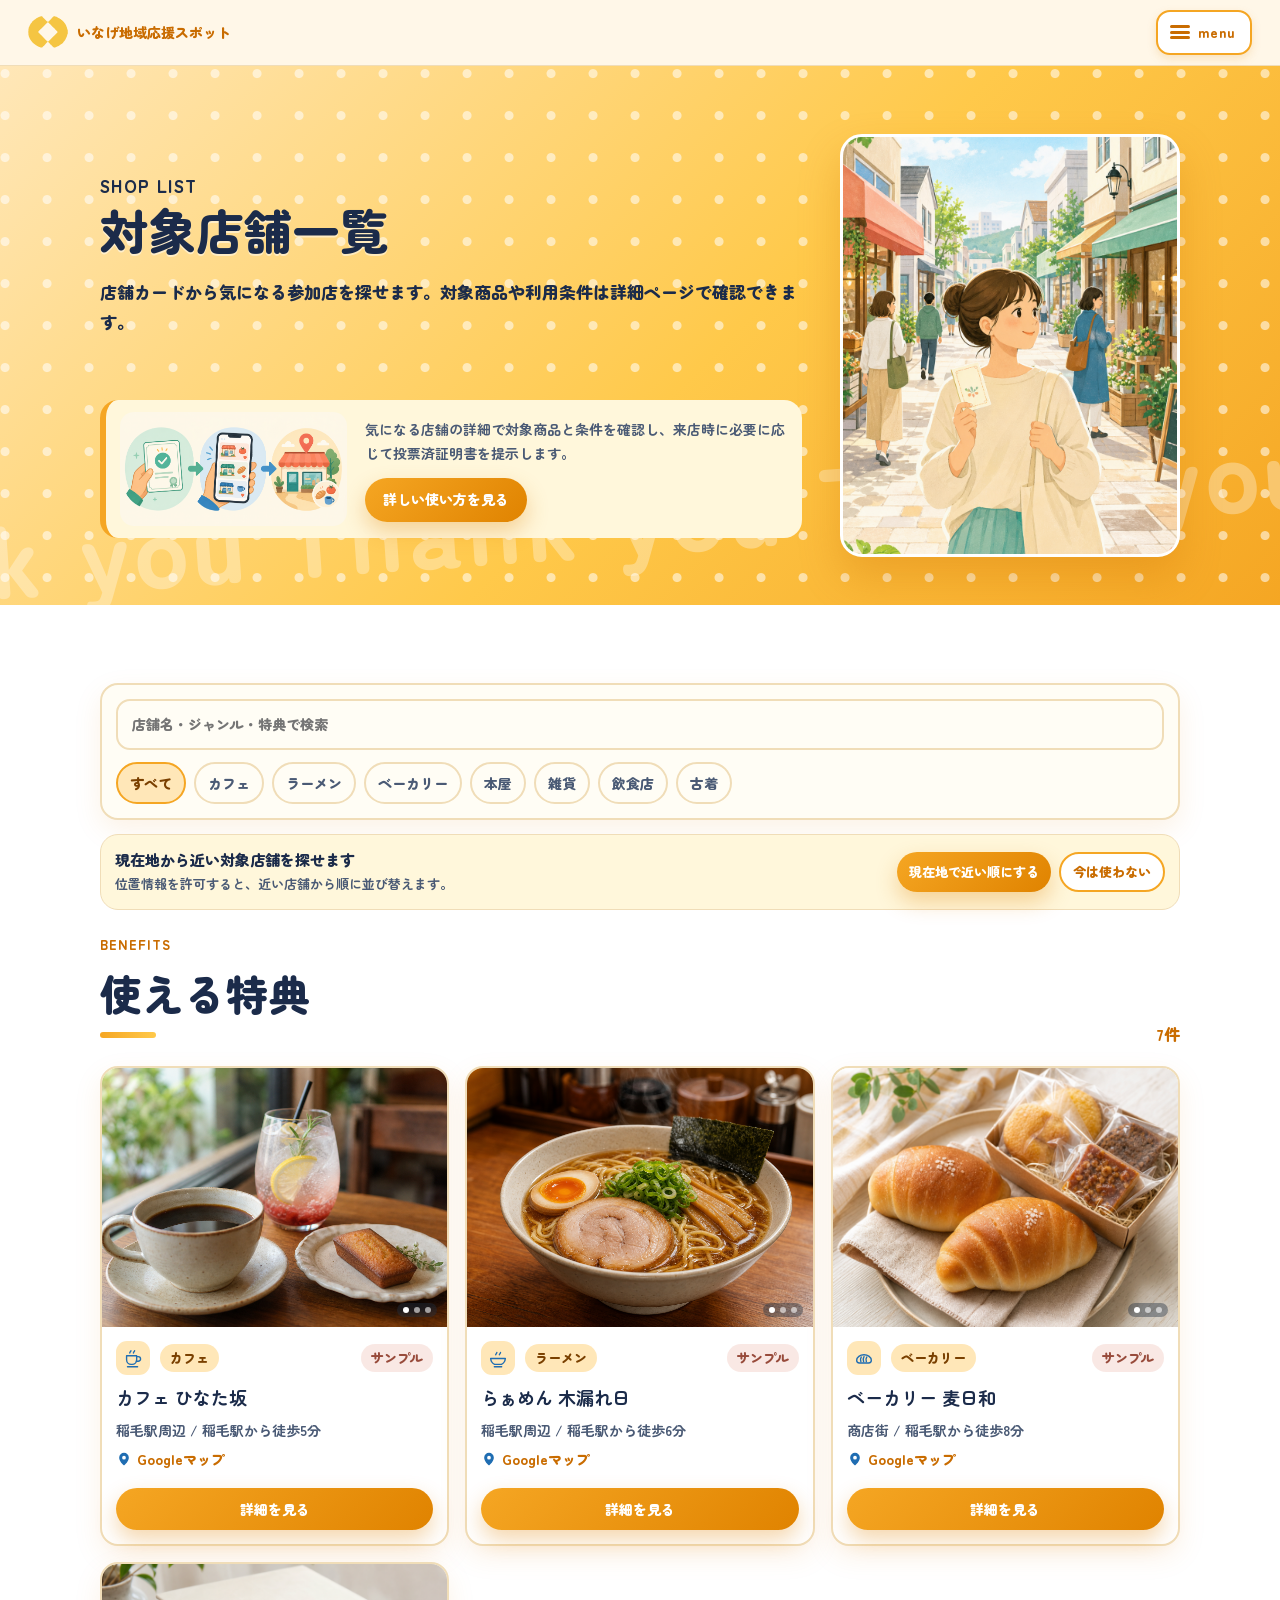
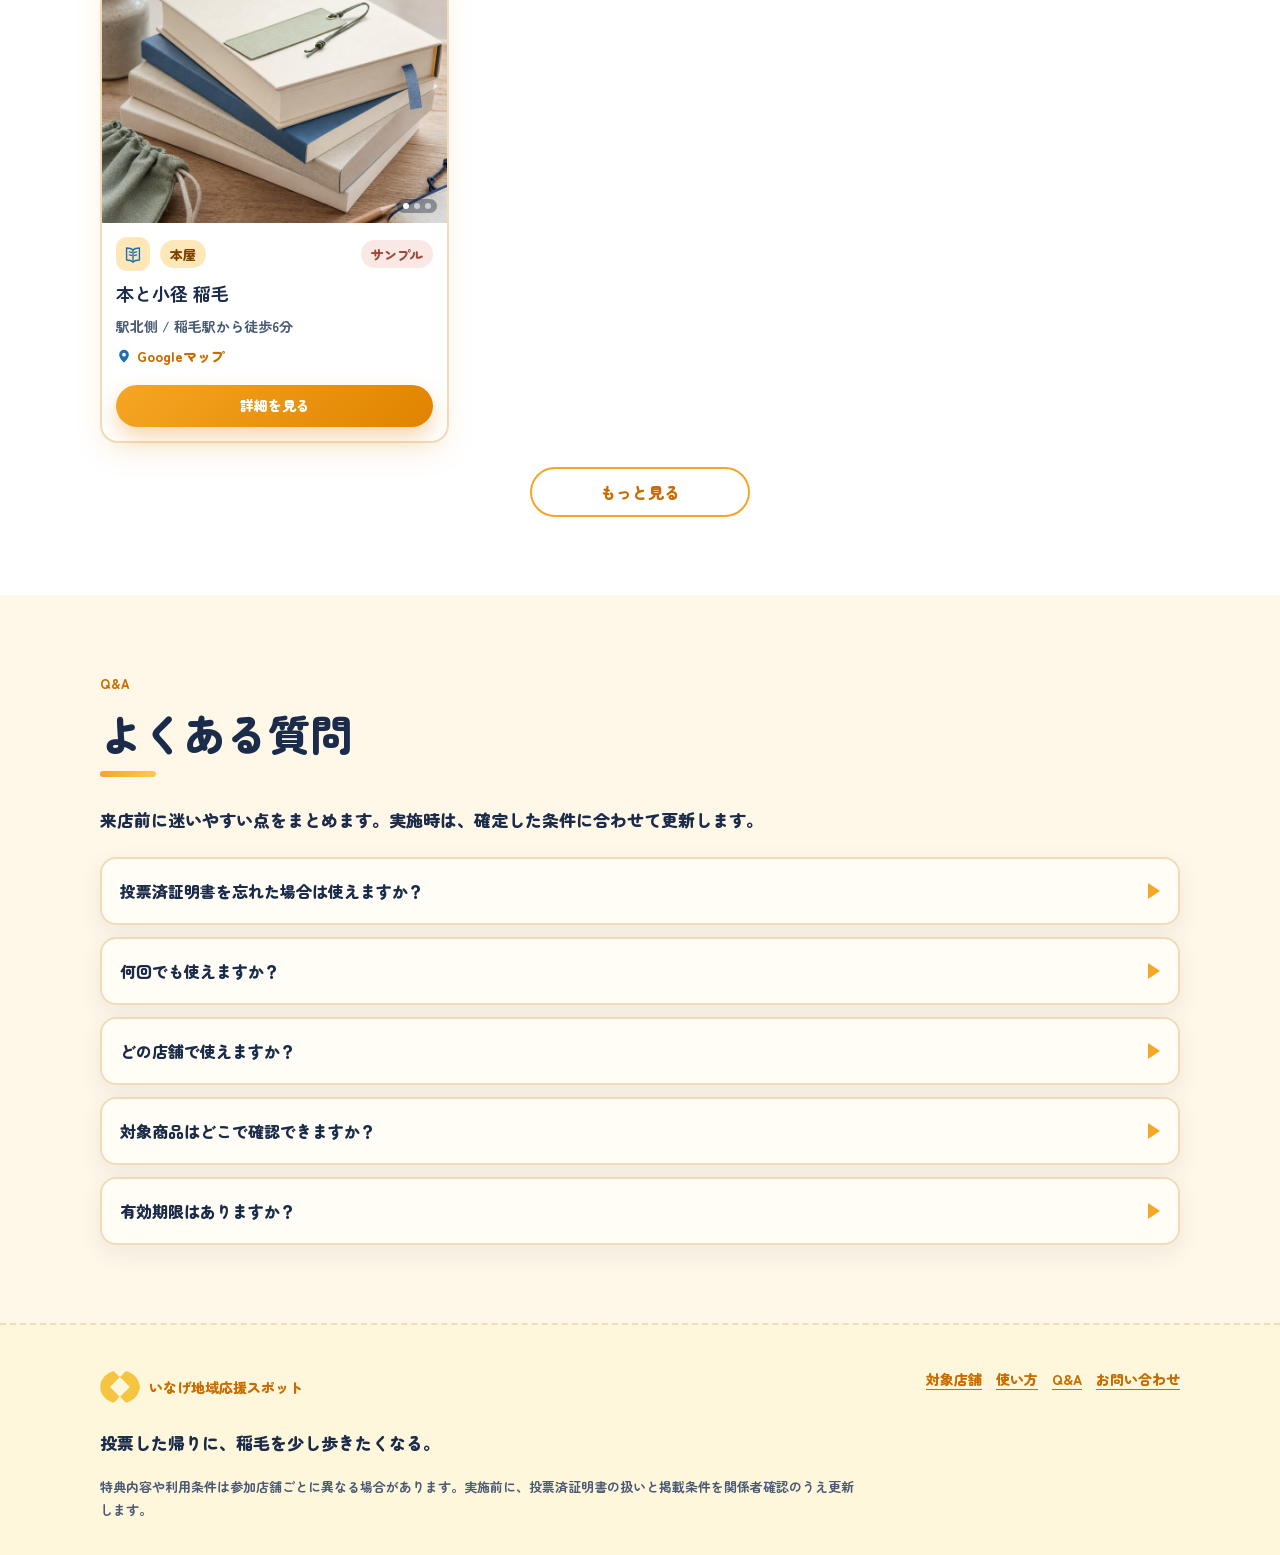
==== commit 552d1dd4: "Rebrand as pop city theme with hamburger menu and loader - Repaint palette to warm orange/cream/navy" ====
--- a/index.html
+++ b/index.html
@@ -5,19 +5,46 @@
   <meta name="viewport" content="width=device-width, initial-scale=1.0">
   <title>対象店舗一覧 | いなげ地域応援スポット</title>
   <meta name="description" content="投票済証明書を受け取った方へ。稲毛の対象店舗と特典、よくある質問をカード一覧で確認できます。">
+  <link rel="preconnect" href="https://fonts.googleapis.com">
+  <link rel="preconnect" href="https://fonts.gstatic.com" crossorigin>
+  <link href="https://fonts.googleapis.com/css2?family=Zen+Maru+Gothic:wght@500;700;900&display=swap" rel="stylesheet">
+  <link rel="preload" as="image" href="assets/logo-inage.svg">
   <link rel="stylesheet" href="style.css">
 </head>
 <body data-page="shops">
+  <div class="app-loader" id="appLoader" aria-hidden="true">
+    <div class="app-loader__inner">
+      <img class="app-loader__logo" src="assets/logo-inage.svg" alt="" width="240" height="240">
+      <p class="app-loader__label">稲毛区選挙プロジェクト</p>
+    </div>
+  </div>
   <header class="site-header">
     <a class="brand" href="index.html" aria-label="いなげ地域応援スポット トップへ">
-      <span class="brand__mark">稲</span>
+      <img class="brand__mark" src="assets/logo-inage.svg" alt="" width="40" height="40">
       <span>いなげ地域応援スポット</span>
     </a>
-    <nav class="site-nav" aria-label="主要ナビゲーション">
-      <a href="index.html" aria-current="page">対象店舗</a>
-      <a href="how-to-use.html">使い方</a>
+    <button class="menu-toggle" id="menuToggle" type="button" aria-label="メニューを開く" aria-controls="siteMenu" aria-expanded="false">
+      <span class="menu-toggle__icon" aria-hidden="true">
+        <span></span><span></span><span></span>
+      </span>
+      <span class="menu-toggle__label">menu</span>
+    </button>
+  </header>
+
+  <div class="site-menu" id="siteMenu" aria-hidden="true">
+    <div class="site-menu__backdrop" data-menu-close></div>
+    <nav class="site-menu__panel" aria-label="サイトメニュー">
+      <button class="site-menu__close" type="button" aria-label="メニューを閉じる" data-menu-close>
+        <span aria-hidden="true">×</span>
+      </button>
+      <ul class="site-menu__list">
+        <li><a href="index.html" aria-current="page">対象店舗</a></li>
+        <li><a href="how-to-use.html">使い方</a></li>
+        <li><a href="index.html#faq">Q&amp;A</a></li>
+        <li><a href="contact.html">お問い合わせ</a></li>
+      </ul>
     </nav>
-  </header>
+  </div>
 
   <main>
     <section class="page-hero compact">
@@ -84,7 +111,7 @@
         <h2 id="faq-title">よくある質問</h2>
         <p class="section-lead">来店前に迷いやすい点をまとめます。実施時は、確定した条件に合わせて更新します。</p>
         <div class="faq-list">
-          <details open>
+          <details>
             <summary>投票済証明書を忘れた場合は使えますか？</summary>
             <p>参加店舗ごとの条件によります。実施時は、証明書提示が必要かどうかを各店舗の詳細ページに明記します。</p>
           </details>
@@ -113,7 +140,7 @@
     <div class="container site-footer__inner">
       <div>
         <a class="brand site-footer__brand" href="index.html" aria-label="いなげ地域応援スポット トップへ">
-          <span class="brand__mark">稲</span>
+          <img class="brand__mark" src="assets/logo-inage.svg" alt="" width="40" height="40">
           <span>いなげ地域応援スポット</span>
         </a>
         <p class="site-footer__message">投票した帰りに、稲毛を少し歩きたくなる。</p>
@@ -121,12 +148,16 @@
       <nav class="site-footer__nav" aria-label="フッターナビゲーション">
         <a href="index.html" aria-current="page">対象店舗</a>
         <a href="how-to-use.html">使い方</a>
-        <a href="index.html#faq">Q&A</a>
+        <a href="index.html#faq">Q&amp;A</a>
+        <a href="contact.html">お問い合わせ</a>
       </nav>
       <p class="site-footer__note">特典内容や利用条件は参加店舗ごとに異なる場合があります。実施前に、投票済証明書の扱いと掲載条件を関係者確認のうえ更新します。</p>
     </div>
   </footer>
 
   <script src="app.js"></script>
+  <script src="menu.js"></script>
+  <script src="faq-anim.js"></script>
+  <script src="loader.js"></script>
 </body>
 </html>
--- a/style.css
+++ b/style.css
@@ -1,18 +1,18 @@
 :root {
-  --ink: #223142;
-  --ink-soft: #546577;
-  --muted: #718093;
-  --paper: #fffdf8;
+  --ink: #1B2B4A;
+  --ink-soft: #4A5A75;
+  --muted: #8090A5;
+  --paper: #FFF7E8;
   --surface: #ffffff;
-  --blue: #1f6db2;
-  --blue-deep: #144f83;
-  --green: #43865b;
-  --coral: #d96f59;
-  --cream: #fff2df;
-  --mint: #eef8f1;
-  --line: #dfe8ef;
-  --shadow: 0 16px 42px rgba(32, 48, 64, .12);
-  --radius: 8px;
+  --blue: #F5A623;
+  --blue-deep: #C96C00;
+  --green: #E9A200;
+  --coral: #D96F59;
+  --cream: #FFEFD1;
+  --mint: #FFF7DB;
+  --line: #F0DDB8;
+  --shadow: 0 16px 42px rgba(200, 108, 0, .16);
+  --radius: 16px;
   --max: 1080px;
 }
 
@@ -28,7 +28,7 @@
   margin: 0;
   color: var(--ink);
   background: var(--paper);
-  font-family: "Hiragino Kaku Gothic ProN", "Hiragino Sans", "Yu Gothic", "Meiryo", system-ui, sans-serif;
+  font-family: "Zen Maru Gothic", "Hiragino Maru Gothic ProN", "Hiragino Kaku Gothic ProN", "Hiragino Sans", "Yu Gothic", "Meiryo", system-ui, sans-serif;
   font-size: 16px;
   line-height: 1.75;
   letter-spacing: 0;
@@ -45,7 +45,7 @@
 }
 
 :focus-visible {
-  outline: 3px solid rgba(31, 109, 178, .45);
+  outline: 3px solid rgba(245, 166, 35, .45);
   outline-offset: 3px;
 }
 
@@ -158,11 +158,11 @@
 .button--primary {
   background: var(--blue);
   color: #fff;
-  box-shadow: 0 10px 24px rgba(31, 109, 178, .26);
+  box-shadow: 0 10px 24px rgba(245, 166, 35, .26);
 }
 
 .button--outline {
-  border: 2px solid rgba(31, 109, 178, .22);
+  border: 2px solid rgba(245, 166, 35, .22);
   background: #fff;
   color: var(--blue-deep);
 }
@@ -448,7 +448,7 @@
 
 .chip.is-active {
   border-color: var(--blue);
-  background: rgba(31, 109, 178, .1);
+  background: rgba(245, 166, 35, .1);
   color: var(--blue-deep);
 }
 
@@ -457,7 +457,7 @@
   gap: 12px;
   margin-bottom: 24px;
   padding: 14px;
-  border: 1px solid rgba(67, 134, 91, .24);
+  border: 1px solid rgba(233, 162, 0, .24);
   border-radius: var(--radius);
   background: var(--mint);
 }
@@ -505,8 +505,8 @@
 }
 
 .location-panel.is-active {
-  border-color: rgba(31, 109, 178, .24);
-  background: #f5f9fc;
+  border-color: rgba(245, 166, 35, .24);
+  background: #FFF3D6;
 }
 
 .list-head {
@@ -532,11 +532,67 @@
   padding: 14px;
 }
 
+.shop-card__gallery {
+  position: relative;
+  margin: -14px -14px 14px;
+  overflow: hidden;
+  border-radius: var(--radius) var(--radius) 0 0;
+  background: #FFF3D6;
+}
+
+.shop-card__gallery-track {
+  display: flex;
+  overflow-x: auto;
+  scroll-snap-type: x mandatory;
+  scroll-behavior: smooth;
+  scrollbar-width: none;
+}
+
+.shop-card__gallery-track::-webkit-scrollbar {
+  display: none;
+}
+
+.shop-card__gallery-slide {
+  flex: 0 0 100%;
+  margin: 0;
+  scroll-snap-align: start;
+}
+
+.shop-card__gallery-slide img {
+  width: 100%;
+  aspect-ratio: 4 / 3;
+  height: auto;
+  object-fit: cover;
+  object-position: center;
+}
+
+.shop-card__gallery-dots {
+  position: absolute;
+  right: 10px;
+  bottom: 10px;
+  display: flex;
+  gap: 5px;
+  padding: 4px 6px;
+  border-radius: 999px;
+  background: rgba(34, 49, 66, .42);
+}
+
+.shop-card__gallery-dot {
+  width: 6px;
+  height: 6px;
+  border-radius: 50%;
+  background: rgba(255, 255, 255, .58);
+}
+
+.shop-card__gallery-dot.is-active {
+  background: #fff;
+}
+
 .product-card__image,
 .detail-panel__image {
   margin: -18px -18px 16px;
   overflow: hidden;
-  background: #f5f9fc;
+  background: #FFF3D6;
 }
 
 .product-card__image img,
@@ -567,7 +623,7 @@
   width: 42px;
   height: 42px;
   border-radius: 13px;
-  background: rgba(31, 109, 178, .09);
+  background: rgba(245, 166, 35, .09);
 }
 
 .genre-icon img {
@@ -615,7 +671,7 @@
 }
 
 .shop-card__genre {
-  background: rgba(31, 109, 178, .1);
+  background: rgba(245, 166, 35, .1);
   color: var(--blue-deep);
 }
 
@@ -625,8 +681,8 @@
 }
 
 .tag {
-  background: rgba(67, 134, 91, .12);
-  color: #2f7048;
+  background: rgba(233, 162, 0, .12);
+  color: #7A4000;
 }
 
 .shop-card__meta {
@@ -798,7 +854,7 @@
 .site-footer {
   padding: 34px 18px 28px;
   border-top: 1px solid var(--line);
-  background: #f6faf7;
+  background: #FFF7DB;
 }
 
 .site-footer__inner {
@@ -970,3 +1026,558 @@
     height: 30px;
   }
 }
+
+/* ============================================================
+   Pop City theme — decoration layer
+   ============================================================ */
+
+.page-hero {
+  position: relative;
+  overflow: hidden;
+  background:
+    radial-gradient(circle at 12% 18%, rgba(255, 255, 255, .55) 0 4px, transparent 5px) 0 0 / 42px 42px,
+    linear-gradient(135deg, #FFE7B8 0%, #FFC94A 55%, #F5A623 100%);
+}
+
+.page-hero::before {
+  content: "Thank you Thank you Thank you Thank you Thank you Thank you";
+  position: absolute;
+  inset: auto -20% 8% -20%;
+  color: rgba(255, 255, 255, .32);
+  font-family: "Zen Maru Gothic", sans-serif;
+  font-size: clamp(42px, 11vw, 92px);
+  font-weight: 900;
+  letter-spacing: .04em;
+  white-space: nowrap;
+  line-height: 1;
+  transform: rotate(-4deg);
+  pointer-events: none;
+  z-index: 0;
+}
+
+.page-hero .container {
+  position: relative;
+  z-index: 1;
+}
+
+.page-hero h1 {
+  color: var(--ink);
+  text-shadow: 0 2px 0 rgba(255, 255, 255, .5);
+}
+
+.page-hero__media {
+  border: 3px solid #ffffff;
+  border-radius: 22px;
+  box-shadow: 0 20px 40px rgba(200, 108, 0, .28);
+}
+
+/* Cards get a chunkier warm border + folded-corner tag */
+.shop-card,
+.product-card,
+.steps li,
+.detail-panel,
+.tool-panel {
+  border: 2px solid #F0DDB8;
+  border-radius: 18px;
+  box-shadow: 0 10px 28px rgba(224, 131, 0, .1);
+}
+
+.product-card {
+  position: relative;
+}
+
+.product-card::after {
+  content: "";
+  position: absolute;
+  right: 14px;
+  bottom: 14px;
+  width: 22px;
+  height: 22px;
+  background:
+    linear-gradient(135deg, transparent 48%, #F5A623 49%);
+  border-radius: 4px;
+  pointer-events: none;
+  filter: drop-shadow(0 2px 3px rgba(224, 131, 0, .35));
+}
+
+/* Quick guide: warm accent bar */
+.quick-guide {
+  border-left: 6px solid #F5A623;
+  border-radius: 18px;
+}
+
+.quick-guide__image {
+  border-radius: 14px;
+}
+
+/* Buttons */
+.button--primary {
+  background: linear-gradient(135deg, #F5A623, #E08300);
+  box-shadow: 0 10px 22px rgba(224, 131, 0, .32);
+}
+
+.button--primary:hover,
+.button--primary:focus-visible {
+  filter: brightness(1.05);
+}
+
+.button--outline {
+  border: 2px solid #F5A623;
+  color: #C96C00;
+}
+
+/* Header brand mark: warm circle */
+.site-header {
+  background: rgba(255, 247, 232, .94);
+  border-bottom-color: #F0DDB8;
+}
+
+.brand__mark {
+  background: linear-gradient(135deg, #F5A623, #E08300);
+  box-shadow: 0 4px 10px rgba(224, 131, 0, .3);
+}
+
+/* Eyebrow: warm brand */
+.eyebrow {
+  color: #C96C00;
+}
+
+/* Steps badges: warm gradient */
+.steps span {
+  background: linear-gradient(135deg, #F5A623, #E08300);
+  box-shadow: 0 4px 10px rgba(224, 131, 0, .25);
+}
+
+.steps li {
+  background: #FFFDF5;
+}
+
+/* Location panel */
+.location-panel {
+  border-color: #F0DDB8;
+  background: #FFF7DB;
+  border-radius: 18px;
+}
+
+.location-panel.is-active {
+  border-color: rgba(245, 166, 35, .35);
+  background: #FFEFD1;
+}
+
+/* Notice */
+.notice {
+  border-left: 6px solid #F5A623;
+  border-radius: 14px;
+  background: #FFEFD1;
+  color: #7A4000;
+}
+
+/* Search input */
+.search-box input {
+  border: 2px solid #F0DDB8;
+  border-radius: 14px;
+  background: #FFFDF5;
+}
+
+.search-box input:focus {
+  border-color: #F5A623;
+  outline: 3px solid rgba(245, 166, 35, .3);
+  outline-offset: 0;
+}
+
+.tool-panel {
+  background: #FFFDF5;
+}
+
+/* Chips */
+.chip {
+  border: 2px solid #F0DDB8;
+  background: #FFFDF5;
+}
+
+.chip.is-active {
+  background: #FFE7B8;
+  color: #7A4000;
+  border-color: #F5A623;
+}
+
+/* FAQ: orange triangle marker */
+.faq-list details {
+  background: #FFFDF5;
+  border: 2px solid #F0DDB8;
+  border-radius: 16px;
+  overflow: hidden;
+}
+
+.faq-list summary {
+  position: relative;
+  padding-right: 46px;
+  list-style: none;
+}
+
+.faq-list summary::-webkit-details-marker {
+  display: none;
+}
+
+.faq-list summary::after {
+  content: "";
+  position: absolute;
+  right: 18px;
+  top: 50%;
+  width: 0;
+  height: 0;
+  border-top: 8px solid transparent;
+  border-bottom: 8px solid transparent;
+  border-left: 12px solid #F5A623;
+  transform: translateY(-50%) rotate(0deg);
+  transform-origin: 30% 50%;
+  transition: transform .18s ease;
+}
+
+.faq-list details[open] summary::after {
+  transform: translateY(-50%) rotate(90deg);
+}
+
+.faq-section {
+  background: var(--paper);
+}
+
+/* How-to-use section warm */
+.how-to-use {
+  background: #FFF7DB;
+}
+
+/* Result count / accent text */
+.result-count,
+.shop-card__map-link,
+.product-card__benefit,
+.detail-panel dt,
+.site-nav a[aria-current="page"] {
+  color: #C96C00;
+}
+
+/* Footer: dashed warm top border */
+.site-footer {
+  border-top: 2px dashed #F0DDB8;
+}
+
+.site-footer__brand,
+.site-footer__nav {
+  color: #C96C00;
+}
+
+/* Section heading tiny warm underline */
+.section h2 {
+  position: relative;
+  padding-bottom: 10px;
+}
+
+.section h2::after {
+  content: "";
+  display: block;
+  width: 56px;
+  height: 6px;
+  margin-top: 12px;
+  border-radius: 999px;
+  background: linear-gradient(90deg, #F5A623, #FFC94A);
+}
+
+/* Focus visible: orange */
+:focus-visible {
+  outline: 3px solid rgba(245, 166, 35, .55);
+  outline-offset: 3px;
+}
+
+/* Genre icon: warm bg */
+.genre-icon {
+  background: #FFE7B8;
+}
+
+/* Shop card genre chip */
+.shop-card__genre {
+  background: #FFE7B8;
+  color: #7A4000;
+}
+
+/* Sample label: keep coral for "sample" warning contrast */
+.sample-label {
+  background: rgba(217, 111, 89, .16);
+  color: #984B3B;
+}
+
+@media (min-width: 760px) {
+  .page-hero::before {
+    font-size: clamp(64px, 8vw, 120px);
+  }
+}
+
+/* Header brand: SVG logo override (no orange circle bg) */
+img.brand__mark {
+  width: 40px;
+  height: 40px;
+  padding: 0;
+  border-radius: 0;
+  background: none;
+  box-shadow: none;
+  object-fit: contain;
+}
+
+/* ============================================================
+   App loader (initial-visit only)
+   ============================================================ */
+
+.app-loader {
+  position: fixed;
+  inset: 0;
+  z-index: 9999;
+  display: grid;
+  place-items: center;
+  background: var(--paper);
+  opacity: 1;
+  transition: opacity .4s ease;
+}
+
+.app-loader.is-hidden {
+  opacity: 0;
+  pointer-events: none;
+}
+
+.app-loader.is-removed {
+  display: none;
+}
+
+.app-loader__inner {
+  display: grid;
+  gap: 24px;
+  place-items: center;
+  padding: 32px;
+}
+
+.app-loader__logo {
+  width: min(56vw, 240px);
+  height: auto;
+  animation: appLoaderPulse 1.6s ease-in-out infinite;
+}
+
+.app-loader__label {
+  margin: 0;
+  color: var(--ink);
+  font-family: "Zen Maru Gothic", "Hiragino Maru Gothic ProN", "Hiragino Kaku Gothic ProN", "Hiragino Sans", "Yu Gothic", "Meiryo", system-ui, sans-serif;
+  font-size: clamp(18px, 4.4vw, 26px);
+  font-weight: 900;
+  letter-spacing: .06em;
+  text-align: center;
+}
+
+@keyframes appLoaderPulse {
+  0%, 100% { transform: scale(1); }
+  50% { transform: scale(1.06); }
+}
+
+@media (prefers-reduced-motion: reduce) {
+  .app-loader__logo { animation: none; }
+  .app-loader { transition: none; }
+}
+
+/* ============================================================
+   Hamburger menu button + drawer
+   ============================================================ */
+
+.site-nav { display: none; }
+
+.menu-toggle {
+  display: inline-flex;
+  align-items: center;
+  gap: 8px;
+  padding: 8px 14px 8px 12px;
+  border: 2px solid #F5A623;
+  border-radius: 14px;
+  background: #ffffff;
+  color: #C96C00;
+  font: inherit;
+  font-weight: 900;
+  cursor: pointer;
+  box-shadow: 0 4px 10px rgba(224, 131, 0, .18);
+  transition: background .15s ease, transform .1s ease;
+}
+
+.menu-toggle:hover { background: #FFF7DB; }
+.menu-toggle:active { transform: translateY(1px); }
+
+.menu-toggle__icon {
+  position: relative;
+  display: inline-flex;
+  flex-direction: column;
+  justify-content: space-between;
+  width: 20px;
+  height: 14px;
+}
+
+.menu-toggle__icon > span {
+  display: block;
+  width: 100%;
+  height: 3px;
+  border-radius: 999px;
+  background: #C96C00;
+  transition: transform .25s ease, opacity .18s ease;
+  transform-origin: center;
+}
+
+.menu-toggle.is-active .menu-toggle__icon > span:nth-child(1) {
+  transform: translateY(5.5px) rotate(45deg);
+}
+.menu-toggle.is-active .menu-toggle__icon > span:nth-child(2) {
+  opacity: 0;
+}
+.menu-toggle.is-active .menu-toggle__icon > span:nth-child(3) {
+  transform: translateY(-5.5px) rotate(-45deg);
+}
+
+.menu-toggle__label {
+  font-size: 14px;
+  letter-spacing: .04em;
+}
+
+.site-menu {
+  position: fixed;
+  inset: 0;
+  z-index: 200;
+  visibility: hidden;
+  opacity: 0;
+  transition: opacity .22s ease, visibility 0s linear .22s;
+}
+
+.site-menu.is-open {
+  visibility: visible;
+  opacity: 1;
+  transition: opacity .22s ease, visibility 0s linear 0s;
+}
+
+.site-menu__backdrop {
+  position: absolute;
+  inset: 0;
+  background: rgba(27, 43, 74, .48);
+  cursor: pointer;
+}
+
+.site-menu__panel {
+  position: absolute;
+  top: 0;
+  right: 0;
+  height: 100%;
+  width: min(88vw, 360px);
+  padding: 68px 26px 32px;
+  background: var(--paper);
+  border-left: 4px solid #F5A623;
+  box-shadow: -18px 0 40px rgba(200, 108, 0, .18);
+  transform: translateX(100%);
+  transition: transform .28s ease;
+  overflow-y: auto;
+}
+
+.site-menu.is-open .site-menu__panel {
+  transform: translateX(0);
+}
+
+.site-menu__close {
+  position: absolute;
+  top: 14px;
+  right: 14px;
+  width: 42px;
+  height: 42px;
+  padding: 0;
+  border: 2px solid #F5A623;
+  border-radius: 999px;
+  background: #ffffff;
+  color: #C96C00;
+  font-size: 24px;
+  font-weight: 900;
+  line-height: 1;
+  cursor: pointer;
+}
+
+.site-menu__close:hover { background: #FFF7DB; }
+
+.site-menu__list {
+  display: grid;
+  gap: 4px;
+  margin: 0;
+  padding: 0;
+  list-style: none;
+}
+
+.site-menu__list a {
+  display: block;
+  padding: 16px 14px;
+  border-radius: 14px;
+  color: var(--ink);
+  font-size: 18px;
+  font-weight: 900;
+  text-decoration: none;
+  transition: background .15s ease;
+}
+
+.site-menu__list a:hover,
+.site-menu__list a:focus-visible {
+  background: #FFEFD1;
+  color: #C96C00;
+}
+
+.site-menu__list a[aria-current="page"] {
+  background: linear-gradient(135deg, #FFE7B8, #FFC94A);
+  color: #7A4000;
+}
+
+body.has-menu-open {
+  overflow: hidden;
+}
+
+/* ============================================================
+   Contact page
+   ============================================================ */
+
+.contact-section {
+  background: var(--paper);
+}
+
+.contact-list {
+  display: grid;
+  gap: 12px;
+  margin: 24px 0 0;
+  padding: 0;
+}
+
+.contact-list__row {
+  display: grid;
+  grid-template-columns: 1fr;
+  gap: 6px;
+  padding: 18px 20px;
+  border: 2px solid #F0DDB8;
+  border-radius: 16px;
+  background: #FFFDF5;
+  box-shadow: 0 8px 22px rgba(224, 131, 0, .08);
+}
+
+.contact-list__row dt {
+  margin: 0;
+  color: #C96C00;
+  font-size: 14px;
+  font-weight: 900;
+  letter-spacing: .04em;
+}
+
+.contact-list__row dd {
+  margin: 0;
+  color: var(--ink);
+  font-weight: 700;
+  line-height: 1.7;
+}
+
+@media (min-width: 760px) {
+  .contact-list__row {
+    grid-template-columns: 200px 1fr;
+    gap: 20px;
+    align-items: baseline;
+  }
+}
+
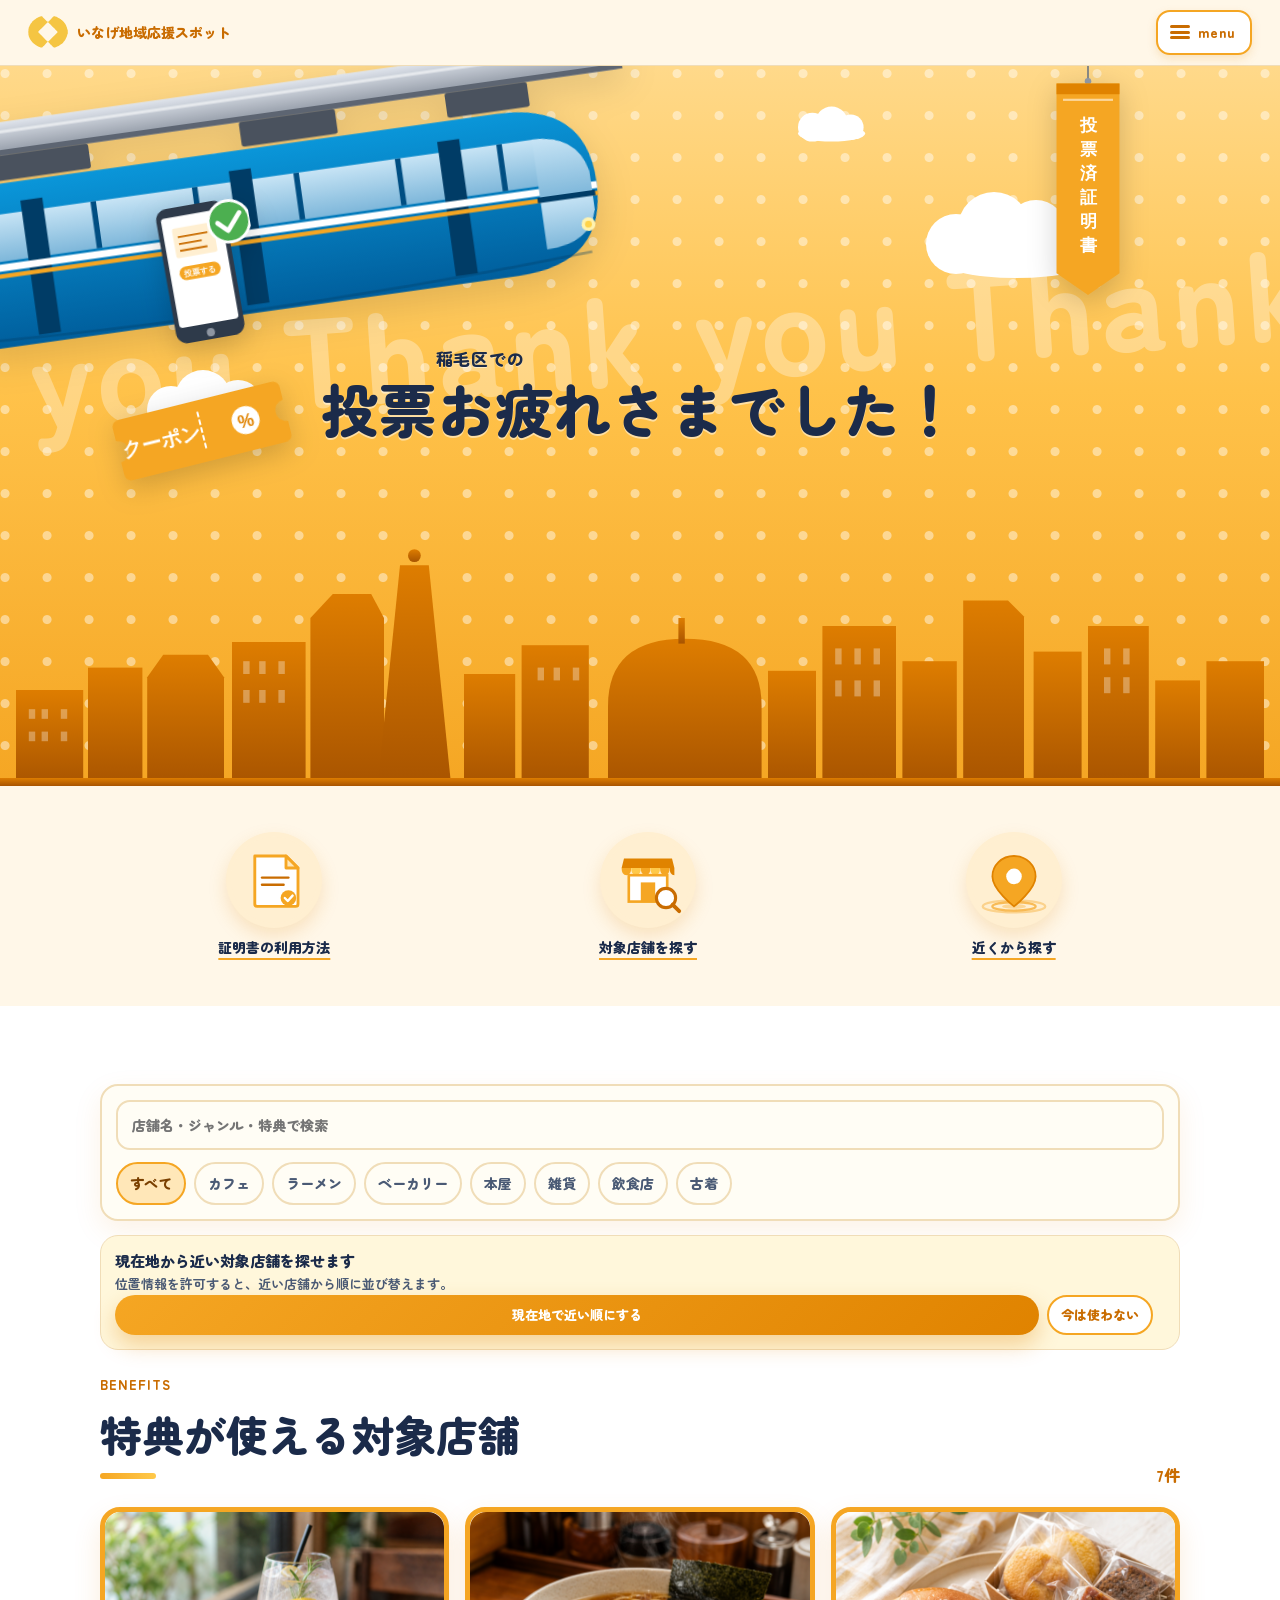
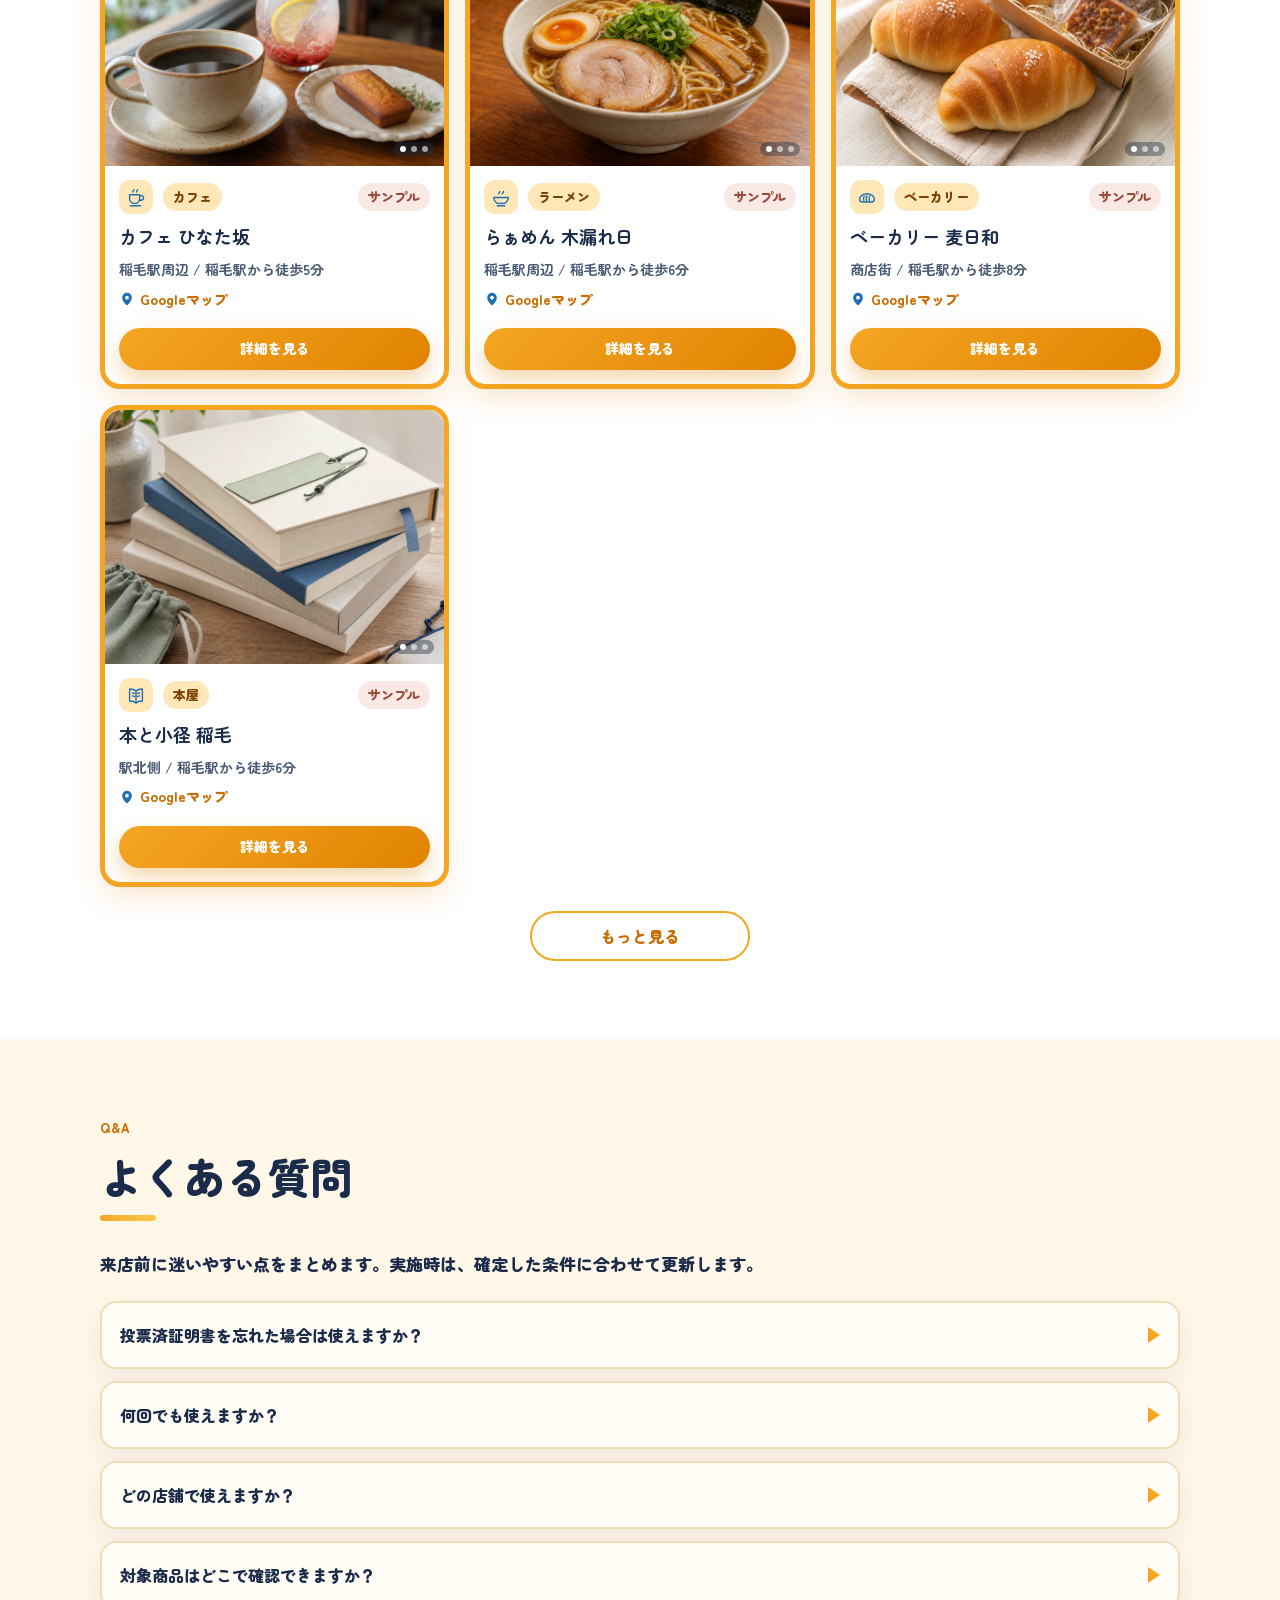
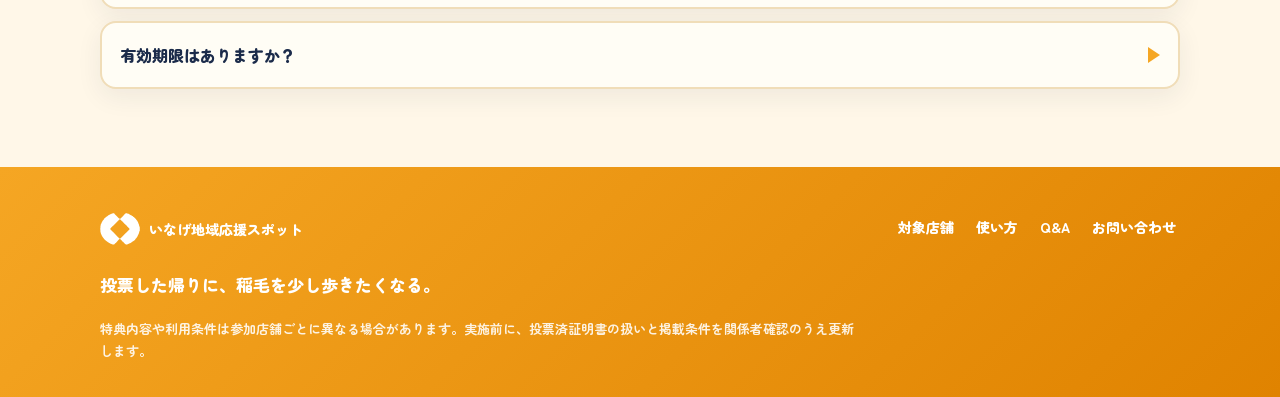
==== commit c17bc986: "Add mock-style celebration hero and 3-icon quick nav - Replace top-page hero with 「稲毛区での 投票お疲れさまでした！" ====
--- a/index.html
+++ b/index.html
@@ -47,25 +47,43 @@
   </div>
 
   <main>
-    <section class="page-hero compact">
-      <div class="container page-hero__grid">
-        <div class="page-hero__copy">
-          <p class="eyebrow">Shop List</p>
-          <h1>対象店舗一覧</h1>
-          <p>店舗カードから気になる参加店を探せます。対象商品や利用条件は詳細ページで確認できます。</p>
-        </div>
-        <figure class="page-hero__media">
-          <img src="assets/fv-shops.png" alt="" width="864" height="1821" fetchpriority="high">
-        </figure>
-        <div class="quick-guide">
-          <figure class="quick-guide__image">
-            <img src="assets/guide-flow.png" alt="" width="1774" height="887" fetchpriority="high">
-          </figure>
-          <div class="quick-guide__content">
-            <p>気になる店舗の詳細で対象商品と条件を確認し、来店時に必要に応じて投票済証明書を提示します。</p>
-            <a class="button button--primary" href="how-to-use.html">詳しい使い方を見る</a>
-          </div>
-        </div>
+    <section class="page-hero page-hero--home" aria-labelledby="page-hero-title">
+      <img class="page-hero__monorail" src="assets/fv-monorail.svg" alt="" width="520" height="200" fetchpriority="high">
+      <img class="page-hero__cloud page-hero__cloud--a" src="assets/fv-cloud-a.svg" alt="" width="220" height="100">
+      <img class="page-hero__cloud page-hero__cloud--b" src="assets/fv-cloud-b.svg" alt="" width="150" height="78">
+      <img class="page-hero__cloud page-hero__cloud--c" src="assets/fv-cloud-c.svg" alt="" width="100" height="56">
+      <img class="page-hero__tag page-hero__tag--cert" src="assets/fv-tag-certificate.svg" alt="" width="70" height="220">
+      <img class="page-hero__tag page-hero__tag--phone" src="assets/fv-tag-smartphone.svg" alt="" width="90" height="130">
+      <img class="page-hero__tag page-hero__tag--coupon" src="assets/fv-coupon.svg" alt="" width="200" height="90">
+      <div class="container page-hero__inner">
+        <p class="page-hero__eyebrow">稲毛区での</p>
+        <h1 id="page-hero-title" class="page-hero__title">投票お疲れさまでした！</h1>
+      </div>
+      <img class="page-hero__cityscape" src="assets/fv-cityscape.svg" alt="" width="800" height="160">
+    </section>
+
+    <section class="quick-nav" aria-label="クイックリンク">
+      <div class="container">
+        <ul class="quick-nav__list">
+          <li>
+            <a class="quick-nav__item" href="how-to-use.html">
+              <img class="quick-nav__icon" src="assets/icon-quick-howto.svg" alt="" width="80" height="80">
+              <span class="quick-nav__label">証明書の利用方法</span>
+            </a>
+          </li>
+          <li>
+            <a class="quick-nav__item" href="#shop-list-title">
+              <img class="quick-nav__icon" src="assets/icon-quick-shop.svg" alt="" width="80" height="80">
+              <span class="quick-nav__label">対象店舗を探す</span>
+            </a>
+          </li>
+          <li>
+            <a class="quick-nav__item" href="#locationSortPanel" data-action="expand-location">
+              <img class="quick-nav__icon" src="assets/icon-quick-nearby.svg" alt="" width="80" height="80">
+              <span class="quick-nav__label">近くから探す</span>
+            </a>
+          </li>
+        </ul>
       </div>
     </section>
 
@@ -80,20 +98,27 @@
         </div>
 
         <div class="location-panel" id="locationSortPanel">
-          <div class="location-panel__copy">
-            <p class="location-panel__title">現在地から近い対象店舗を探せます</p>
-            <p id="locationSortStatus" aria-live="polite">位置情報を許可すると、近い店舗から順に並び替えます。</p>
-          </div>
-          <div class="location-panel__actions">
-            <button id="useCurrentLocation" class="button button--primary" type="button">現在地で近い順にする</button>
-            <button id="dismissLocationSort" class="button button--outline" type="button">今は使わない</button>
+          <button class="location-panel__chip" id="locationSortChip" type="button" hidden>
+            <img class="location-panel__chip-icon" src="assets/icon-map-pin.svg" alt="" width="16" height="16">
+            <span id="locationSortChipLabel">位置情報を使う</span>
+            <span class="location-panel__chip-toggle" aria-hidden="true">▾</span>
+          </button>
+          <div class="location-panel__body">
+            <div class="location-panel__copy">
+              <p class="location-panel__title">現在地から近い対象店舗を探せます</p>
+              <p id="locationSortStatus" aria-live="polite">位置情報を許可すると、近い店舗から順に並び替えます。</p>
+            </div>
+            <div class="location-panel__actions">
+              <button id="useCurrentLocation" class="button button--primary" type="button">現在地で近い順にする</button>
+              <button id="dismissLocationSort" class="button button--outline" type="button">今は使わない</button>
+            </div>
           </div>
         </div>
 
         <div class="list-head">
           <div>
             <p class="eyebrow">Benefits</p>
-            <h2 id="shop-list-title">使える特典</h2>
+            <h2 id="shop-list-title">特典が使える対象店舗</h2>
           </div>
           <p class="result-count"><span id="resultCount">0</span>件</p>
         </div>
--- a/style.css
+++ b/style.css
@@ -853,8 +853,9 @@
 
 .site-footer {
   padding: 34px 18px 28px;
-  border-top: 1px solid var(--line);
-  background: #FFF7DB;
+  border-top: 0;
+  background: linear-gradient(135deg, #F5A623 0%, #E08300 100%);
+  color: #FFFFFF;
 }
 
 .site-footer__inner {
@@ -863,14 +864,14 @@
 }
 
 .site-footer__brand {
-  color: var(--blue-deep);
+  color: #FFFFFF;
   white-space: normal;
 }
 
 .site-footer__message {
   max-width: 520px;
   margin: 14px 0 0;
-  color: var(--ink);
+  color: #FFFFFF;
   font-size: 17px;
   font-weight: 900;
 }
@@ -879,19 +880,27 @@
   display: flex;
   flex-wrap: wrap;
   gap: 14px;
-  color: var(--blue-deep);
+  color: #FFFFFF;
   font-size: 14px;
   font-weight: 900;
 }
 
 .site-footer__nav a {
-  text-decoration: underline;
-  text-underline-offset: 4px;
+  color: #FFFFFF;
+  text-decoration: none;
+  padding: 6px 4px;
+  border-bottom: 2px solid transparent;
+  transition: border-color .15s ease;
+}
+
+.site-footer__nav a:hover,
+.site-footer__nav a:focus-visible {
+  border-bottom-color: #FFFFFF;
 }
 
 .site-footer__note {
   margin: 0;
-  color: var(--ink-soft);
+  color: rgba(255, 255, 255, .88);
   font-size: 13px;
   font-weight: 700;
 }
@@ -1072,7 +1081,6 @@
 }
 
 /* Cards get a chunkier warm border + folded-corner tag */
-.shop-card,
 .product-card,
 .steps li,
 .detail-panel,
@@ -1080,6 +1088,14 @@
   border: 2px solid #F0DDB8;
   border-radius: 18px;
   box-shadow: 0 10px 28px rgba(224, 131, 0, .1);
+}
+
+/* Shop card: mock-style thick orange frame */
+.shop-card {
+  border: 5px solid #F5A623;
+  border-radius: 20px;
+  box-shadow: 0 12px 28px rgba(224, 131, 0, .14);
+  background: #FFFFFF;
 }
 
 .product-card {
@@ -1256,14 +1272,19 @@
   color: #C96C00;
 }
 
-/* Footer: dashed warm top border */
+/* Footer overrides — deep orange */
 .site-footer {
-  border-top: 2px dashed #F0DDB8;
+  border-top: 0;
 }
 
 .site-footer__brand,
-.site-footer__nav {
-  color: #C96C00;
+.site-footer__nav,
+.site-footer__nav a {
+  color: #FFFFFF;
+}
+
+.site-footer .brand__mark {
+  filter: brightness(0) invert(1);
 }
 
 /* Section heading tiny warm underline */
@@ -1581,3 +1602,355 @@
   }
 }
 
+/* ============================================================
+   Location panel: compact / expanded toggle
+   ============================================================ */
+
+.location-panel__chip {
+  display: inline-flex;
+  align-items: center;
+  gap: 8px;
+  padding: 8px 14px 8px 12px;
+  border: 2px solid #F0DDB8;
+  border-radius: 999px;
+  background: #FFFDF5;
+  color: #7A4000;
+  font: inherit;
+  font-size: 13px;
+  font-weight: 900;
+  cursor: pointer;
+  box-shadow: 0 3px 8px rgba(224, 131, 0, .1);
+  transition: background .15s ease, transform .08s ease;
+}
+
+.location-panel__chip:hover,
+.location-panel__chip:focus-visible {
+  background: #FFEFD1;
+}
+
+.location-panel__chip:active {
+  transform: translateY(1px);
+}
+
+.location-panel__chip[hidden] {
+  display: none;
+}
+
+.location-panel__chip-icon {
+  width: 16px;
+  height: 16px;
+  flex-shrink: 0;
+}
+
+.location-panel__chip-toggle {
+  color: #C96C00;
+  font-size: 14px;
+  line-height: 1;
+}
+
+.location-panel.is-compact {
+  padding: 0;
+  border: 0;
+  background: transparent;
+  box-shadow: none;
+  margin-bottom: 18px;
+}
+
+.location-panel.is-compact .location-panel__body {
+  display: none;
+}
+
+/* ============================================================
+   Home hero (page-hero--home) — mock-style celebration FV
+   ============================================================ */
+
+body[data-page="shops"] .page-hero--home {
+  position: relative;
+  overflow: hidden;
+  padding: 0;
+  min-height: 640px;
+  background:
+    radial-gradient(circle at 12% 18%, rgba(255, 255, 255, .45) 0 4px, transparent 5px) 0 0 / 42px 42px,
+    linear-gradient(180deg, #FFD98A 0%, #FFC24A 45%, #F5A623 100%);
+}
+
+.page-hero--home::before {
+  font-size: clamp(56px, 13vw, 128px);
+  inset: 28% -30% auto -30%;
+  color: rgba(255, 255, 255, .32);
+  transform: rotate(-4deg);
+  z-index: 1;
+}
+
+body[data-page="shops"] .page-hero--home .page-hero__inner {
+  position: relative;
+  z-index: 5;
+  display: block;
+  padding: 220px 20px 90px;
+  text-align: center;
+}
+
+.page-hero__eyebrow {
+  margin: 0 0 8px;
+  color: #1B2B4A;
+  font-size: clamp(15px, 3.6vw, 20px);
+  font-weight: 900;
+  letter-spacing: .04em;
+  text-shadow: 0 1px 0 rgba(255, 255, 255, .5);
+}
+
+.page-hero__title {
+  margin: 0;
+  color: #1B2B4A;
+  font-size: clamp(26px, 6vw, 44px);
+  font-weight: 900;
+  line-height: 1.35;
+  text-shadow: 0 2px 0 rgba(255, 255, 255, .55);
+}
+
+.page-hero__title::after {
+  content: none;
+}
+
+/* Monorail — diagonal at upper area */
+.page-hero__monorail {
+  position: absolute;
+  top: 30px;
+  left: -6%;
+  width: min(92%, 640px);
+  height: auto;
+  transform: rotate(-8deg);
+  transform-origin: 0 50%;
+  z-index: 3;
+  pointer-events: none;
+  filter: drop-shadow(0 12px 18px rgba(0, 0, 0, .12));
+}
+
+/* Clouds scattered */
+.page-hero__cloud {
+  position: absolute;
+  z-index: 2;
+  pointer-events: none;
+}
+
+.page-hero__cloud--a {
+  top: 90px;
+  right: 5%;
+  width: 180px;
+}
+
+.page-hero__cloud--b {
+  top: 250px;
+  left: 4%;
+  width: 130px;
+}
+
+.page-hero__cloud--c {
+  top: 30px;
+  right: 32%;
+  width: 80px;
+}
+
+/* Decorative floating tags */
+.page-hero__tag {
+  position: absolute;
+  z-index: 4;
+  pointer-events: none;
+  filter: drop-shadow(0 8px 14px rgba(0, 0, 0, .18));
+}
+
+.page-hero__tag--cert {
+  top: 0;
+  right: 10%;
+  height: 210px;
+  width: auto;
+}
+
+.page-hero__tag--phone {
+  top: 110px;
+  left: 6%;
+  height: 130px;
+  width: auto;
+  transform: rotate(-10deg);
+}
+
+.page-hero__tag--coupon {
+  top: 290px;
+  left: 3%;
+  width: 170px;
+  height: auto;
+  transform: rotate(-14deg);
+}
+
+/* Cityscape silhouette at bottom */
+.page-hero__cityscape {
+  position: absolute;
+  left: 0;
+  right: 0;
+  bottom: 0;
+  width: 100%;
+  height: auto;
+  z-index: 2;
+  pointer-events: none;
+}
+
+@media (max-width: 640px) {
+  body[data-page="shops"] .page-hero--home {
+    min-height: 520px;
+  }
+  body[data-page="shops"] .page-hero--home .page-hero__inner {
+    padding: 170px 16px 80px;
+  }
+  .page-hero__monorail {
+    width: 110%;
+    left: -10%;
+    top: 24px;
+    transform: rotate(-9deg);
+  }
+  .page-hero__tag--cert {
+    right: 3%;
+    height: 150px;
+  }
+  .page-hero__tag--phone {
+    top: 80px;
+    left: 3%;
+    height: 90px;
+  }
+  .page-hero__tag--coupon {
+    top: 230px;
+    left: 3%;
+    width: 110px;
+  }
+  .page-hero__cloud--a {
+    width: 110px;
+    top: 60px;
+    right: 3%;
+  }
+  .page-hero__cloud--b {
+    width: 90px;
+    top: 200px;
+  }
+  .page-hero__cloud--c {
+    display: none;
+  }
+}
+
+@media (min-width: 1000px) {
+  body[data-page="shops"] .page-hero--home {
+    min-height: 720px;
+  }
+  body[data-page="shops"] .page-hero--home .page-hero__inner {
+    padding: 260px 20px 130px;
+  }
+  .page-hero__monorail {
+    width: min(60%, 720px);
+    top: 60px;
+  }
+  .page-hero__tag--cert {
+    right: 12%;
+    height: 240px;
+  }
+  .page-hero__tag--phone {
+    top: 130px;
+    left: 12%;
+    height: 150px;
+  }
+  .page-hero__tag--coupon {
+    top: 320px;
+    left: 8%;
+    width: 200px;
+  }
+  .page-hero__cloud--a {
+    top: 120px;
+    right: 12%;
+    width: 220px;
+  }
+  .page-hero__cloud--b {
+    top: 300px;
+    left: 10%;
+    width: 160px;
+  }
+}
+
+/* ============================================================
+   Quick nav — 3 circular icon shortcuts
+   ============================================================ */
+
+.quick-nav {
+  padding: 28px 16px 32px;
+  background: var(--paper);
+}
+
+.quick-nav__list {
+  display: grid;
+  grid-template-columns: repeat(3, 1fr);
+  justify-items: center;
+  gap: 8px;
+  margin: 0;
+  padding: 0;
+  list-style: none;
+}
+
+.quick-nav__item {
+  display: flex;
+  flex-direction: column;
+  align-items: center;
+  gap: 10px;
+  padding: 6px;
+  color: var(--ink);
+  text-decoration: none;
+  transition: transform .12s ease;
+}
+
+.quick-nav__item:hover,
+.quick-nav__item:focus-visible {
+  transform: translateY(-2px);
+}
+
+.quick-nav__icon {
+  width: 72px;
+  height: 72px;
+  border-radius: 50%;
+  box-shadow: 0 8px 18px rgba(224, 131, 0, .18);
+  background: #FFEFD1;
+}
+
+.quick-nav__label {
+  color: var(--ink);
+  font-size: 12px;
+  font-weight: 900;
+  line-height: 1.3;
+  text-align: center;
+  text-decoration: underline;
+  text-decoration-color: #F5A623;
+  text-underline-offset: 5px;
+  text-decoration-thickness: 2px;
+}
+
+@media (min-width: 480px) {
+  .quick-nav__icon {
+    width: 84px;
+    height: 84px;
+  }
+  .quick-nav__label {
+    font-size: 13px;
+  }
+}
+
+@media (min-width: 640px) {
+  .quick-nav {
+    padding: 40px 16px 44px;
+  }
+  .quick-nav__list {
+    gap: 32px;
+    grid-template-columns: repeat(3, auto);
+  }
+  .quick-nav__icon {
+    width: 96px;
+    height: 96px;
+  }
+  .quick-nav__label {
+    font-size: 14px;
+  }
+}
+
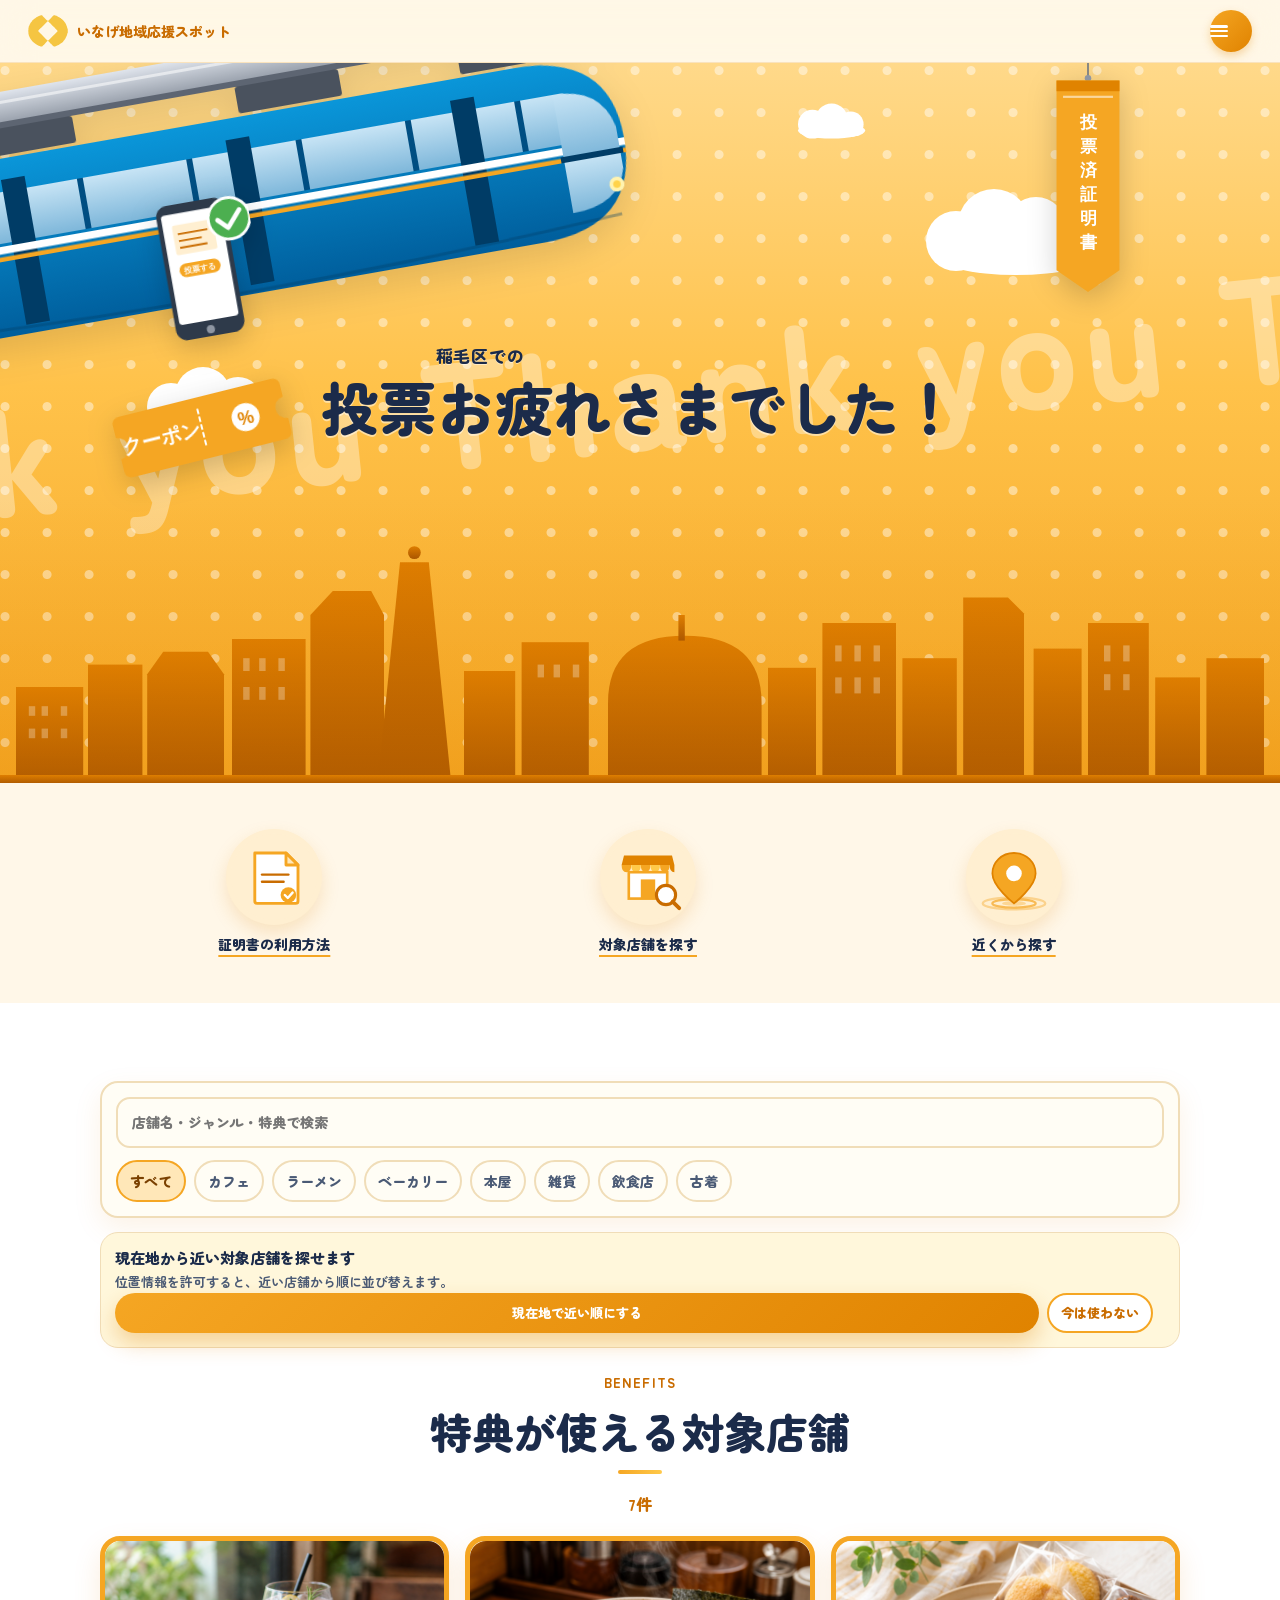
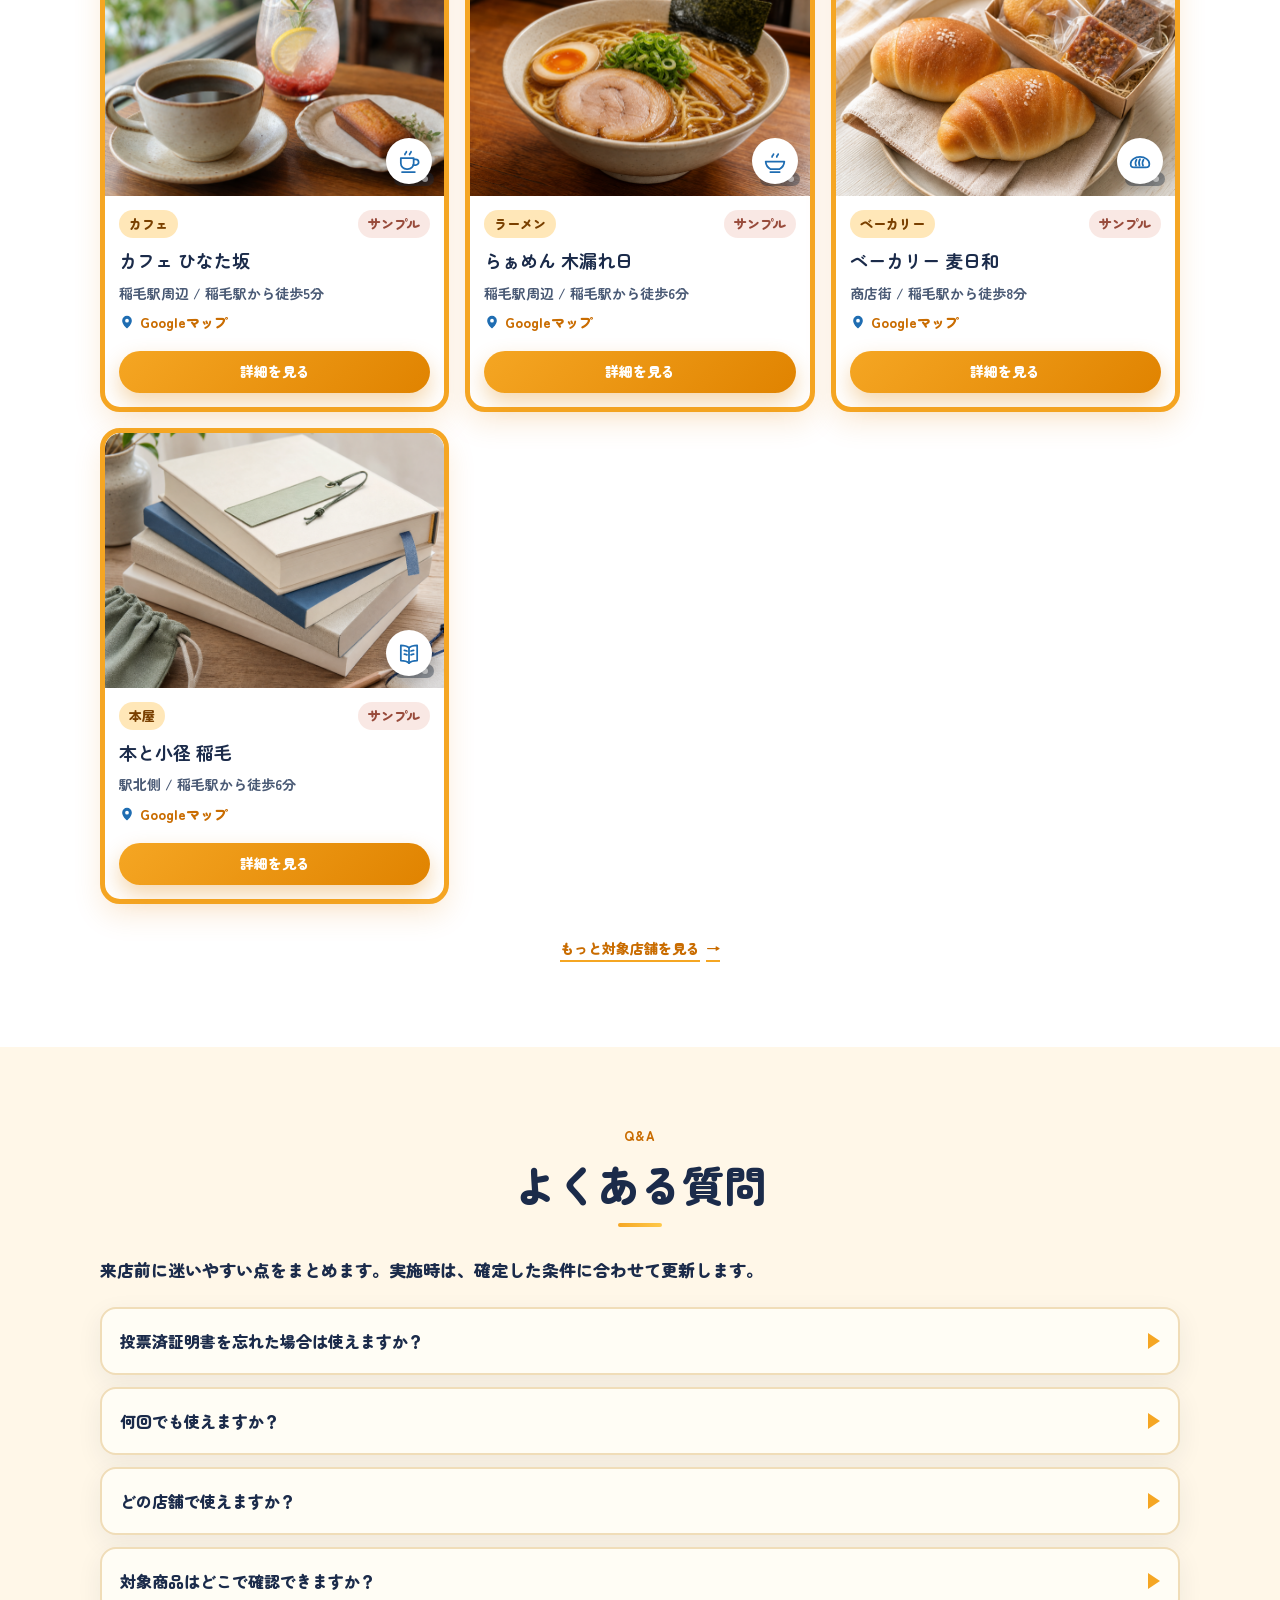
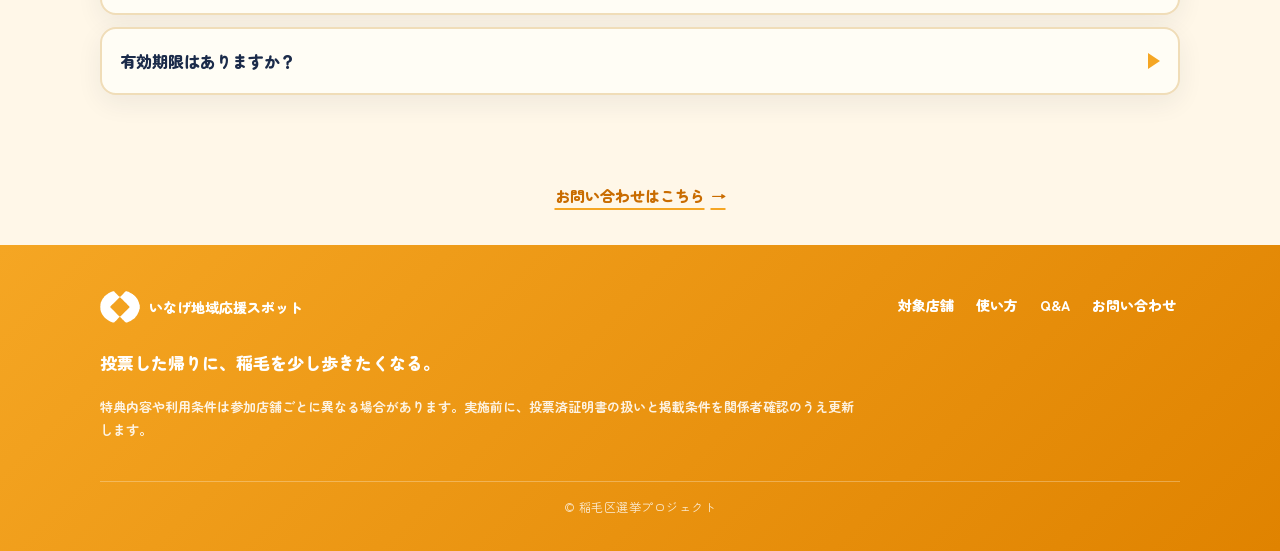
==== commit f56f5b51: "Refine mock parity: circular menu, centered headings, card badge, header blend - Menu toggle: option" ====
--- a/index.html
+++ b/index.html
@@ -125,7 +125,7 @@
 
         <div id="shopList" class="shop-grid" aria-live="polite"></div>
         <div class="more-actions">
-          <button id="showMoreShops" class="button button--outline" type="button" aria-controls="shopList" hidden>もっと見る</button>
+          <button id="showMoreShops" class="show-more" type="button" aria-controls="shopList" hidden>もっと対象店舗を見る</button>
         </div>
       </div>
     </section>
@@ -159,6 +159,12 @@
         </div>
       </div>
     </section>
+
+    <section class="contact-cta" aria-label="お問い合わせ導線">
+      <div class="container">
+        <a class="contact-cta__link" href="contact.html">お問い合わせはこちら</a>
+      </div>
+    </section>
   </main>
 
   <footer class="site-footer">
@@ -177,6 +183,7 @@
         <a href="contact.html">お問い合わせ</a>
       </nav>
       <p class="site-footer__note">特典内容や利用条件は参加店舗ごとに異なる場合があります。実施前に、投票済証明書の扱いと掲載条件を関係者確認のうえ更新します。</p>
+      <p class="site-footer__credit">© 稲毛区選挙プロジェクト</p>
     </div>
   </footer>
 
--- a/style.css
+++ b/style.css
@@ -1954,3 +1954,243 @@
   }
 }
 
+/* ============================================================
+   Menu toggle: option A — circular badge (no label)
+   ============================================================ */
+
+.menu-toggle {
+  width: 42px;
+  height: 42px;
+  padding: 0;
+  gap: 0;
+  border: 0;
+  border-radius: 50%;
+  background: linear-gradient(135deg, #F5A623, #E08300);
+  color: #FFFFFF;
+  box-shadow: 0 4px 10px rgba(224, 131, 0, .3);
+}
+
+.menu-toggle:hover,
+.menu-toggle:focus-visible {
+  background: linear-gradient(135deg, #FFB93A, #E88900);
+}
+
+.menu-toggle__icon {
+  width: 18px;
+  height: 12px;
+}
+
+.menu-toggle__icon > span {
+  background: #FFFFFF;
+  height: 2.5px;
+}
+
+.menu-toggle.is-active .menu-toggle__icon > span:nth-child(1) {
+  transform: translateY(4.75px) rotate(45deg);
+}
+
+.menu-toggle.is-active .menu-toggle__icon > span:nth-child(3) {
+  transform: translateY(-4.75px) rotate(-45deg);
+}
+
+.menu-toggle__label { display: none; }
+
+/* ============================================================
+   Section heading: center-aligned with center underline
+   ============================================================ */
+
+.section > .container > h2,
+.section > .container > .eyebrow {
+  text-align: center;
+}
+
+.list-head {
+  display: block;
+  text-align: center;
+}
+
+.list-head > div {
+  display: block;
+}
+
+.list-head .result-count {
+  margin-top: 6px;
+}
+
+.section h2::after {
+  width: 44px;
+  height: 4px;
+  margin: 12px auto 0;
+}
+
+/* ============================================================
+   Show more shops — link-style CTA
+   ============================================================ */
+
+.show-more {
+  display: inline-flex;
+  align-items: center;
+  gap: 6px;
+  padding: 8px 6px;
+  border: 0;
+  background: none;
+  color: #C96C00;
+  font: inherit;
+  font-size: 14px;
+  font-weight: 900;
+  text-decoration: underline;
+  text-decoration-color: #F5A623;
+  text-underline-offset: 6px;
+  text-decoration-thickness: 2px;
+  cursor: pointer;
+}
+
+.show-more::after {
+  content: "→";
+}
+
+.show-more[hidden] { display: none; }
+
+/* ============================================================
+   Contact CTA link between FAQ and footer
+   ============================================================ */
+
+.contact-cta {
+  padding: 8px 16px 36px;
+  background: var(--paper);
+  text-align: center;
+}
+
+.contact-cta__link {
+  display: inline-flex;
+  align-items: center;
+  gap: 6px;
+  color: #C96C00;
+  font-size: 15px;
+  font-weight: 900;
+  text-decoration: underline;
+  text-decoration-color: #F5A623;
+  text-underline-offset: 6px;
+  text-decoration-thickness: 2px;
+}
+
+.contact-cta__link::after {
+  content: "→";
+}
+
+/* ============================================================
+   Footer credit
+   ============================================================ */
+
+.site-footer__credit {
+  margin: 22px 0 0;
+  padding-top: 14px;
+  border-top: 1px solid rgba(255, 255, 255, .28);
+  color: rgba(255, 255, 255, .82);
+  font-size: 12px;
+  text-align: center;
+  letter-spacing: .04em;
+}
+
+.site-footer__inner .site-footer__credit {
+  grid-column: 1 / -1;
+}
+
+/* ============================================================
+   Header: translucent overlay, blends into hero
+   ============================================================ */
+
+.site-header {
+  background: rgba(255, 247, 232, .55);
+  backdrop-filter: blur(16px) saturate(1.25);
+  -webkit-backdrop-filter: blur(16px) saturate(1.25);
+  border-bottom: 1px solid rgba(224, 131, 0, .18);
+}
+
+/* ============================================================
+   Shop card gallery: floating genre badge (bottom-right of photo)
+   ============================================================ */
+
+.shop-card__gallery-badge {
+  position: absolute;
+  right: 12px;
+  bottom: 12px;
+  width: 46px;
+  height: 46px;
+  display: inline-grid;
+  place-items: center;
+  border-radius: 50%;
+  background: #FFFFFF;
+  box-shadow: 0 6px 14px rgba(0, 0, 0, .22);
+  z-index: 3;
+}
+
+.shop-card__gallery-badge img {
+  width: 28px;
+  height: 28px;
+}
+
+/* Hide the in-body genre-icon now that we have the gallery badge */
+.shop-card__top .genre-icon {
+  display: none;
+}
+
+/* ============================================================
+   Hero position tweaks (Step 7) — closer to mock
+   ============================================================ */
+
+.page-hero__monorail {
+  width: min(105%, 700px);
+  top: 18px;
+  left: -8%;
+  transform: rotate(-11deg);
+}
+
+.page-hero--home::before {
+  font-size: clamp(72px, 15vw, 148px);
+  inset: 34% -30% auto -30%;
+  transform: rotate(-6deg);
+  color: rgba(255, 255, 255, .36);
+}
+
+.page-hero__cityscape {
+  z-index: 2;
+}
+
+.page-hero__cityscape::before,
+body[data-page="shops"] .page-hero--home::after {
+  content: "";
+  position: absolute;
+  left: 0;
+  right: 0;
+  bottom: 0;
+  height: 40%;
+  background: linear-gradient(180deg, rgba(245, 166, 35, 0) 0%, rgba(224, 131, 0, .18) 100%);
+  pointer-events: none;
+  z-index: 2;
+}
+
+@media (min-width: 1000px) {
+  .page-hero__monorail {
+    width: min(66%, 780px);
+    top: 40px;
+    transform: rotate(-10deg);
+  }
+  .page-hero--home::before {
+    font-size: clamp(96px, 12vw, 176px);
+  }
+}
+
+@media (max-width: 640px) {
+  .page-hero__monorail {
+    width: 118%;
+    left: -10%;
+    top: 18px;
+    transform: rotate(-12deg);
+  }
+  .page-hero--home::before {
+    font-size: clamp(64px, 16vw, 108px);
+    inset: 40% -30% auto -30%;
+  }
+}
+
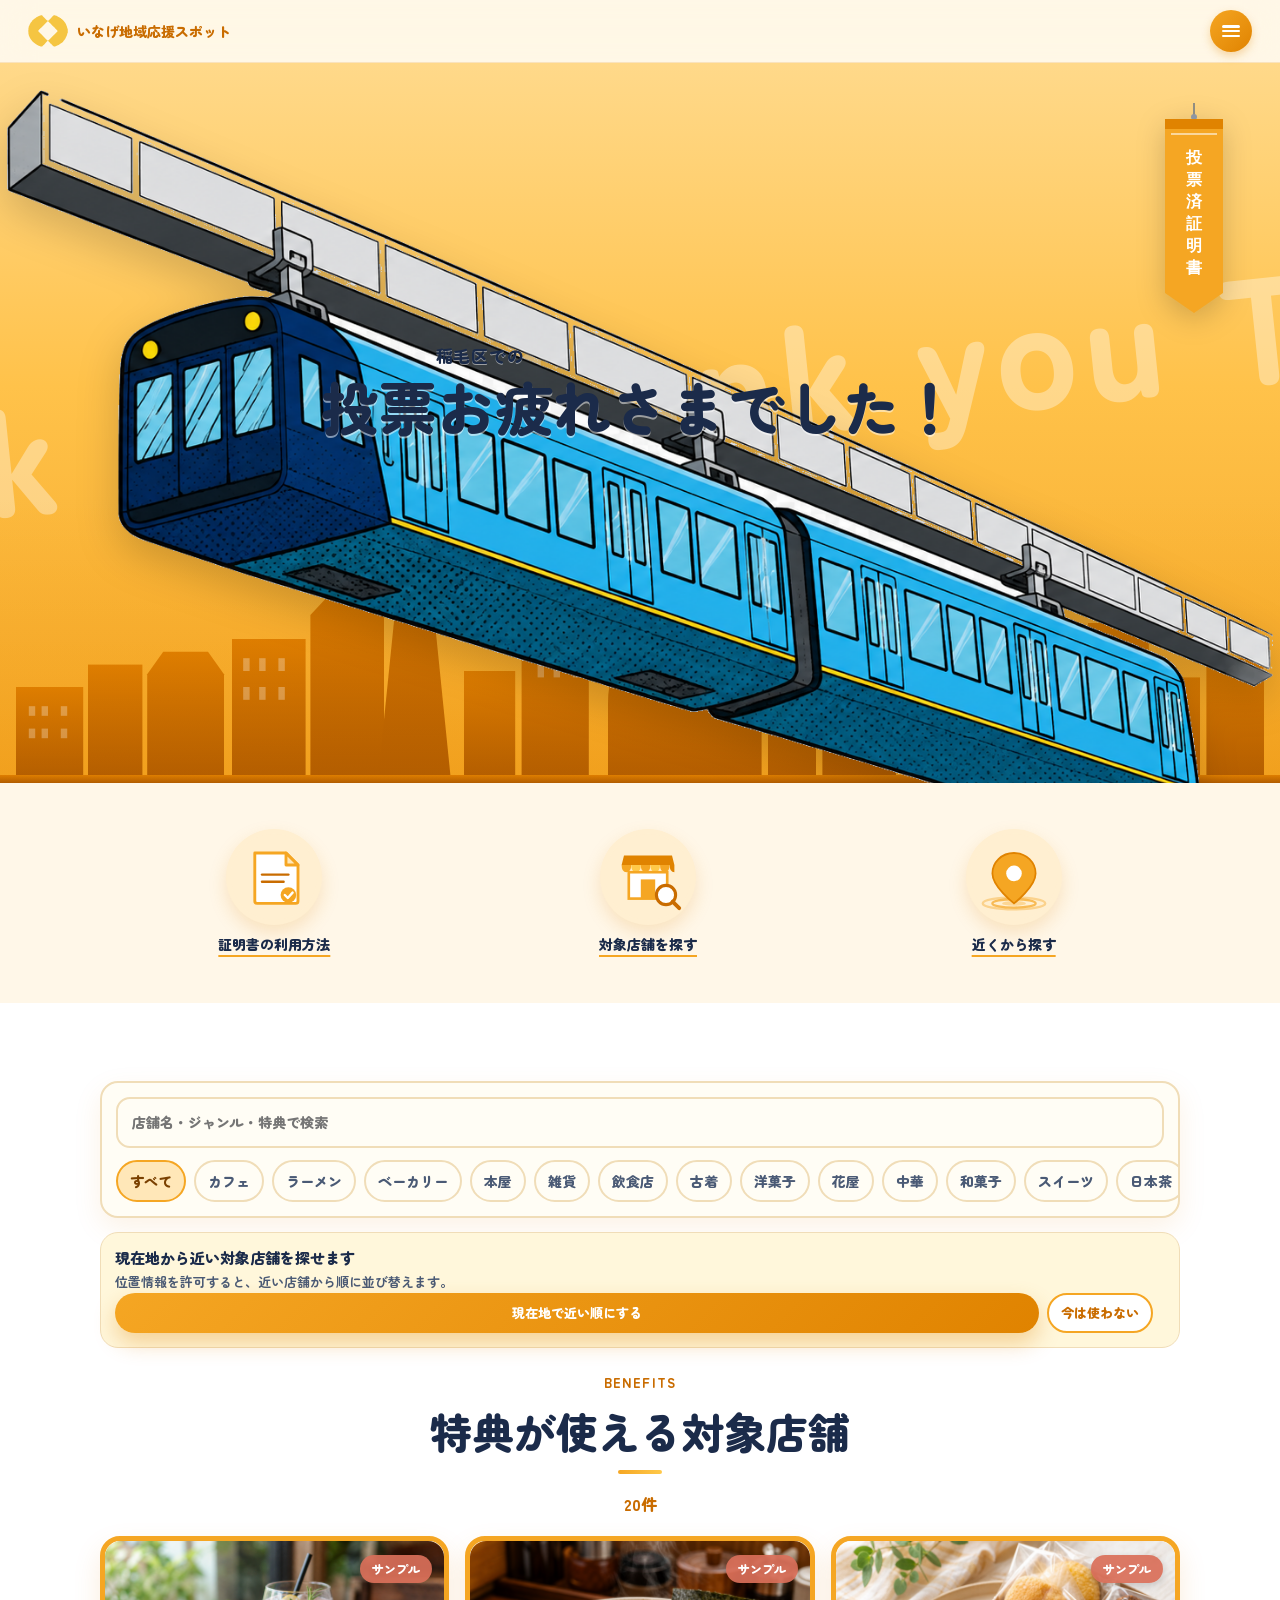
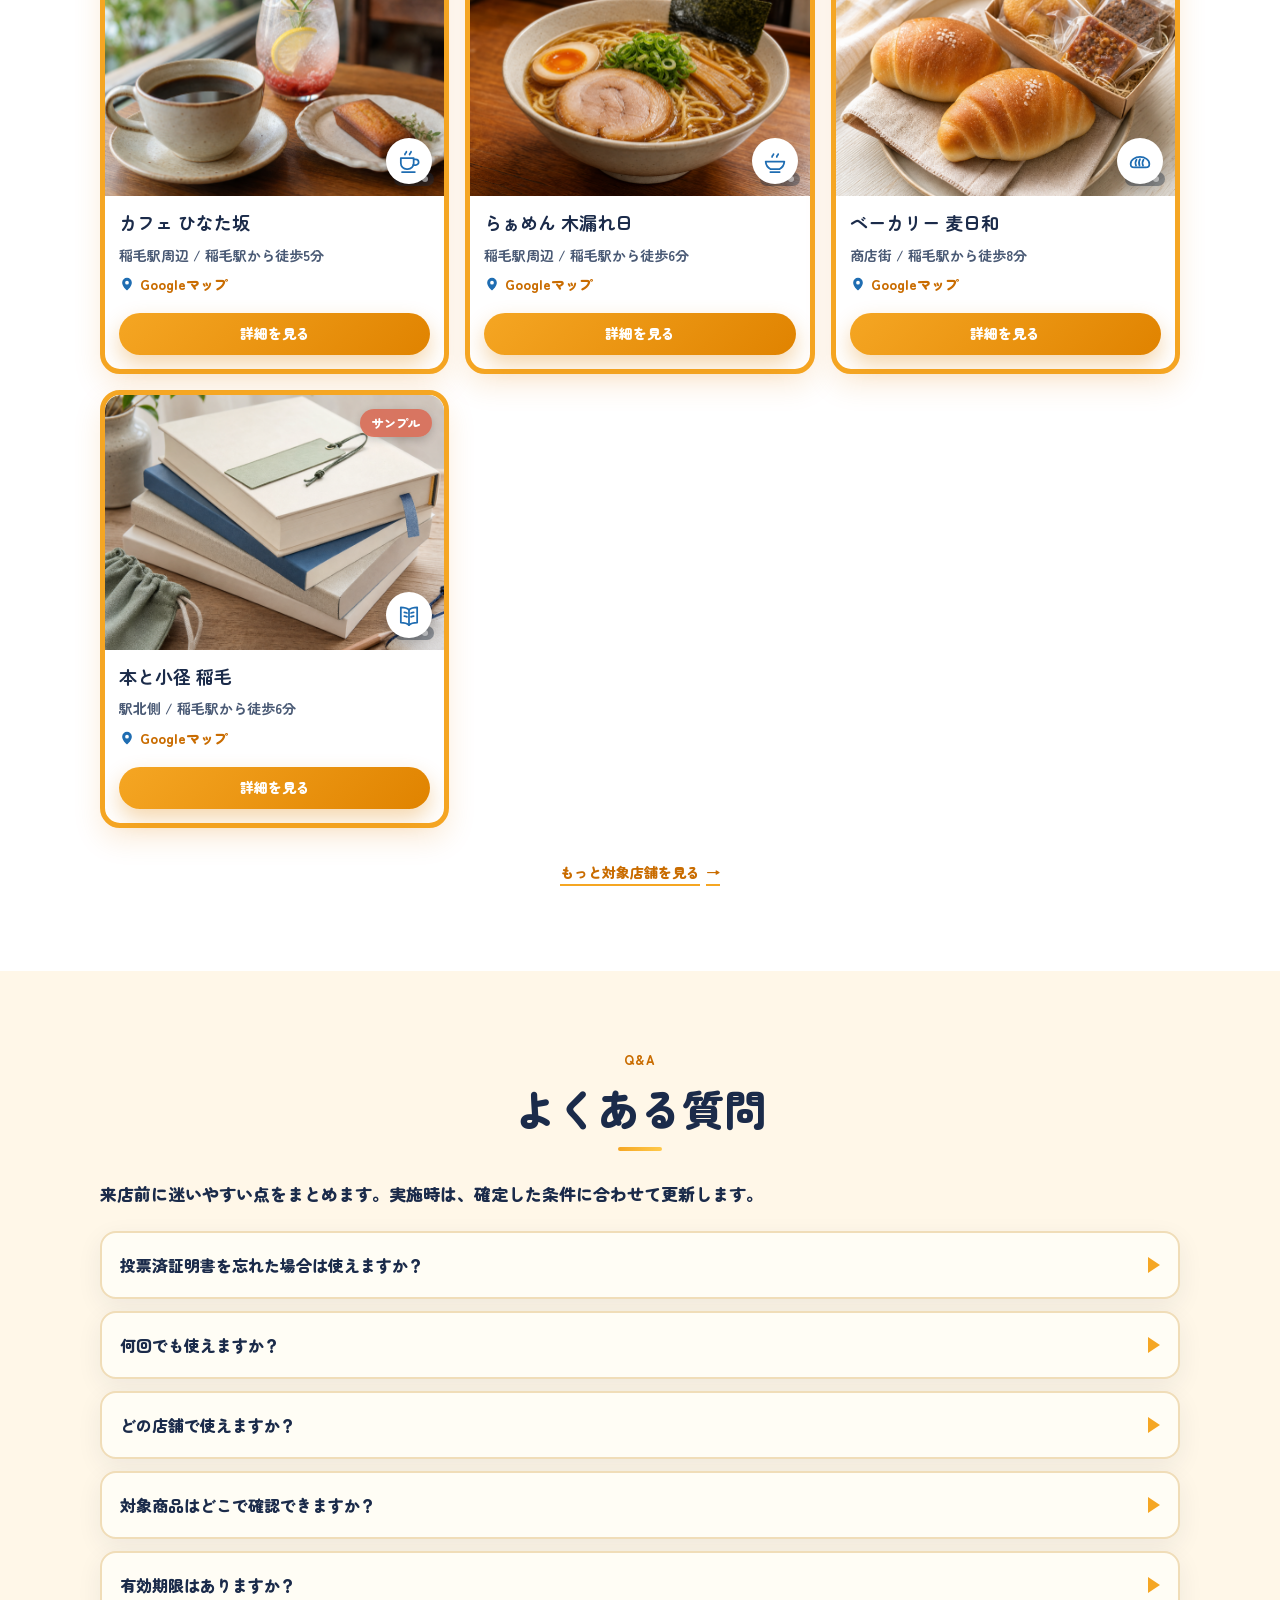
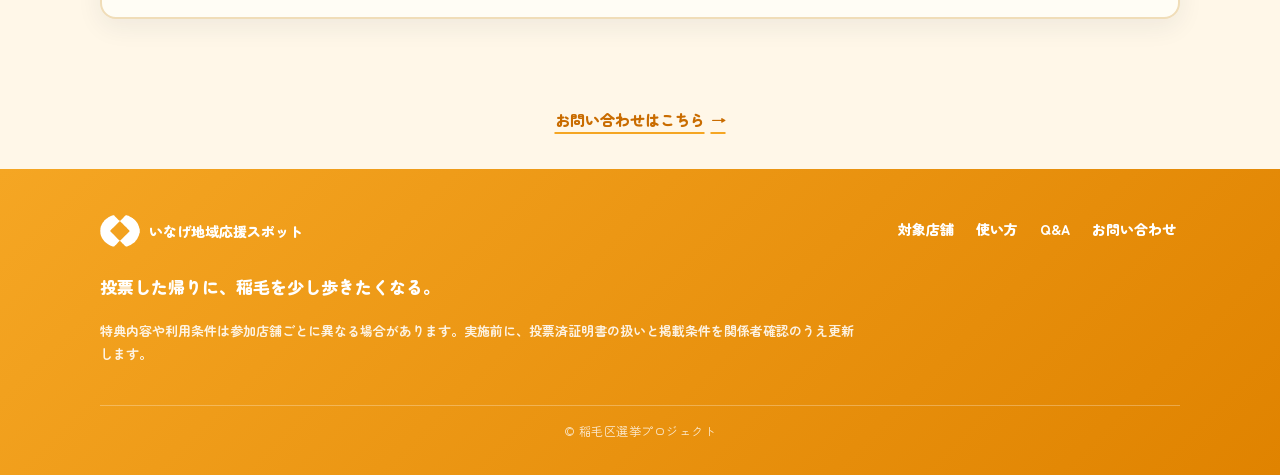
==== commit 259fafea: "Replace fastview monorail with 3/4 perspective pop-comic PNG - Swap hand-drawn fv-monorail.svg for A" ====
--- a/index.html
+++ b/index.html
@@ -48,7 +48,7 @@
 
   <main>
     <section class="page-hero page-hero--home" aria-labelledby="page-hero-title">
-      <img class="page-hero__monorail" src="assets/fv-monorail.svg" alt="" width="520" height="200" fetchpriority="high">
+      <img class="page-hero__monorail" src="assets/fv-monorail.png" alt="" width="1471" height="869" fetchpriority="high">
       <img class="page-hero__cloud page-hero__cloud--a" src="assets/fv-cloud-a.svg" alt="" width="220" height="100">
       <img class="page-hero__cloud page-hero__cloud--b" src="assets/fv-cloud-b.svg" alt="" width="150" height="78">
       <img class="page-hero__cloud page-hero__cloud--c" src="assets/fv-cloud-c.svg" alt="" width="100" height="56">
--- a/style.css
+++ b/style.css
@@ -1092,6 +1092,7 @@
 
 /* Shop card: mock-style thick orange frame */
 .shop-card {
+  position: relative;
   border: 5px solid #F5A623;
   border-radius: 20px;
   box-shadow: 0 12px 28px rgba(224, 131, 0, .14);
@@ -1669,9 +1670,7 @@
   overflow: hidden;
   padding: 0;
   min-height: 640px;
-  background:
-    radial-gradient(circle at 12% 18%, rgba(255, 255, 255, .45) 0 4px, transparent 5px) 0 0 / 42px 42px,
-    linear-gradient(180deg, #FFD98A 0%, #FFC24A 45%, #F5A623 100%);
+  background: linear-gradient(180deg, #FFD98A 0%, #FFC24A 45%, #F5A623 100%);
 }
 
 .page-hero--home::before {
@@ -1712,18 +1711,17 @@
   content: none;
 }
 
-/* Monorail — diagonal at upper area */
+/* Monorail — 3/4 perspective PNG (rotation & pop-comic style baked in) */
 .page-hero__monorail {
   position: absolute;
-  top: 30px;
-  left: -6%;
-  width: min(92%, 640px);
+  top: 0;
+  right: 0;
+  left: auto;
+  width: 100%;
   height: auto;
-  transform: rotate(-8deg);
-  transform-origin: 0 50%;
   z-index: 3;
   pointer-events: none;
-  filter: drop-shadow(0 12px 18px rgba(0, 0, 0, .12));
+  filter: drop-shadow(0 14px 20px rgba(0, 0, 0, .18));
 }
 
 /* Clouds scattered */
@@ -1760,24 +1758,21 @@
 }
 
 .page-hero__tag--cert {
-  top: 0;
-  right: 10%;
-  height: 210px;
+  top: 30px;
+  right: 4%;
+  height: 180px;
   width: auto;
 }
 
 .page-hero__tag--phone {
-  top: 110px;
-  left: 6%;
-  height: 130px;
-  width: auto;
-  transform: rotate(-10deg);
+  display: none;
 }
 
 .page-hero__tag--coupon {
-  top: 290px;
-  left: 3%;
-  width: 170px;
+  top: auto;
+  bottom: 130px;
+  left: 4%;
+  width: 150px;
   height: auto;
   transform: rotate(-14deg);
 }
@@ -1796,40 +1791,33 @@
 
 @media (max-width: 640px) {
   body[data-page="shops"] .page-hero--home {
-    min-height: 520px;
+    min-height: 580px;
   }
   body[data-page="shops"] .page-hero--home .page-hero__inner {
-    padding: 170px 16px 80px;
+    padding: 220px 16px 90px;
   }
   .page-hero__monorail {
-    width: 110%;
-    left: -10%;
-    top: 24px;
-    transform: rotate(-9deg);
+    width: 100%;
+    right: 0;
+    left: auto;
+    top: 0;
   }
   .page-hero__tag--cert {
+    top: 250px;
     right: 3%;
-    height: 150px;
+    height: 100px;
   }
   .page-hero__tag--phone {
-    top: 80px;
-    left: 3%;
-    height: 90px;
+    display: none;
   }
   .page-hero__tag--coupon {
-    top: 230px;
-    left: 3%;
-    width: 110px;
-  }
-  .page-hero__cloud--a {
-    width: 110px;
-    top: 60px;
-    right: 3%;
-  }
-  .page-hero__cloud--b {
-    width: 90px;
-    top: 200px;
-  }
+    top: auto;
+    bottom: 100px;
+    left: 4%;
+    width: 100px;
+  }
+  .page-hero__cloud--a,
+  .page-hero__cloud--b,
   .page-hero__cloud--c {
     display: none;
   }
@@ -1843,32 +1831,23 @@
     padding: 260px 20px 130px;
   }
   .page-hero__monorail {
-    width: min(60%, 720px);
-    top: 60px;
+    width: 100%;
+    right: 0;
+    left: auto;
+    top: 20px;
   }
   .page-hero__tag--cert {
-    right: 12%;
-    height: 240px;
-  }
-  .page-hero__tag--phone {
-    top: 130px;
-    left: 12%;
-    height: 150px;
+    top: 40px;
+    right: 4%;
+    height: 220px;
   }
   .page-hero__tag--coupon {
-    top: 320px;
-    left: 8%;
-    width: 200px;
-  }
-  .page-hero__cloud--a {
-    top: 120px;
-    right: 12%;
-    width: 220px;
-  }
-  .page-hero__cloud--b {
-    top: 300px;
-    left: 10%;
-    width: 160px;
+    display: none;
+  }
+  .page-hero__cloud--a,
+  .page-hero__cloud--b,
+  .page-hero__cloud--c {
+    display: none;
   }
 }
 
@@ -2140,10 +2119,10 @@
    ============================================================ */
 
 .page-hero__monorail {
-  width: min(105%, 700px);
-  top: 18px;
-  left: -8%;
-  transform: rotate(-11deg);
+  width: 100%;
+  top: 0;
+  right: 0;
+  left: auto;
 }
 
 .page-hero--home::before {
@@ -2172,9 +2151,10 @@
 
 @media (min-width: 1000px) {
   .page-hero__monorail {
-    width: min(66%, 780px);
-    top: 40px;
-    transform: rotate(-10deg);
+    width: 100%;
+    top: 20px;
+    right: 0;
+    left: auto;
   }
   .page-hero--home::before {
     font-size: clamp(96px, 12vw, 176px);
@@ -2183,10 +2163,10 @@
 
 @media (max-width: 640px) {
   .page-hero__monorail {
-    width: 118%;
-    left: -10%;
-    top: 18px;
-    transform: rotate(-12deg);
+    width: 100%;
+    right: 0;
+    left: auto;
+    top: 0;
   }
   .page-hero--home::before {
     font-size: clamp(64px, 16vw, 108px);
@@ -2194,3 +2174,62 @@
   }
 }
 
+/* ============================================================
+   Post-review fixes
+   ============================================================ */
+
+/* Fix 1: Center the 3 bars inside the circular menu badge */
+.menu-toggle {
+  justify-content: center;
+}
+
+/* Fix 2: Shop card cleanup — hide the in-body chip row,
+   show サンプル label as an absolute overlay on gallery top-right */
+.shop-card__top {
+  position: absolute;
+  top: 12px;
+  right: 12px;
+  left: auto;
+  z-index: 4;
+  display: block;
+  padding: 0;
+  margin: 0;
+  gap: 0;
+  min-height: 0;
+  background: transparent;
+  border: 0;
+  box-shadow: none;
+}
+
+.shop-card__top .genre-icon,
+.shop-card__top .shop-card__genre {
+  display: none;
+}
+
+.shop-card__top .sample-label {
+  margin: 0;
+  padding: 5px 12px;
+  border-radius: 999px;
+  background: rgba(217, 111, 89, .92);
+  color: #FFFFFF;
+  font-size: 12px;
+  font-weight: 900;
+  box-shadow: 0 3px 8px rgba(0, 0, 0, .18);
+}
+
+/* Fix 3: Compact hero (how-to-use / shop / contact) center-align */
+.page-hero.compact {
+  text-align: center;
+}
+
+.page-hero.compact .page-hero__link,
+.page-hero.compact .tag-row,
+.page-hero.compact .detail-actions {
+  justify-content: center;
+}
+
+/* Fix 4: Thank you watermark only on home hero */
+.page-hero:not(.page-hero--home)::before {
+  content: none;
+}
+
